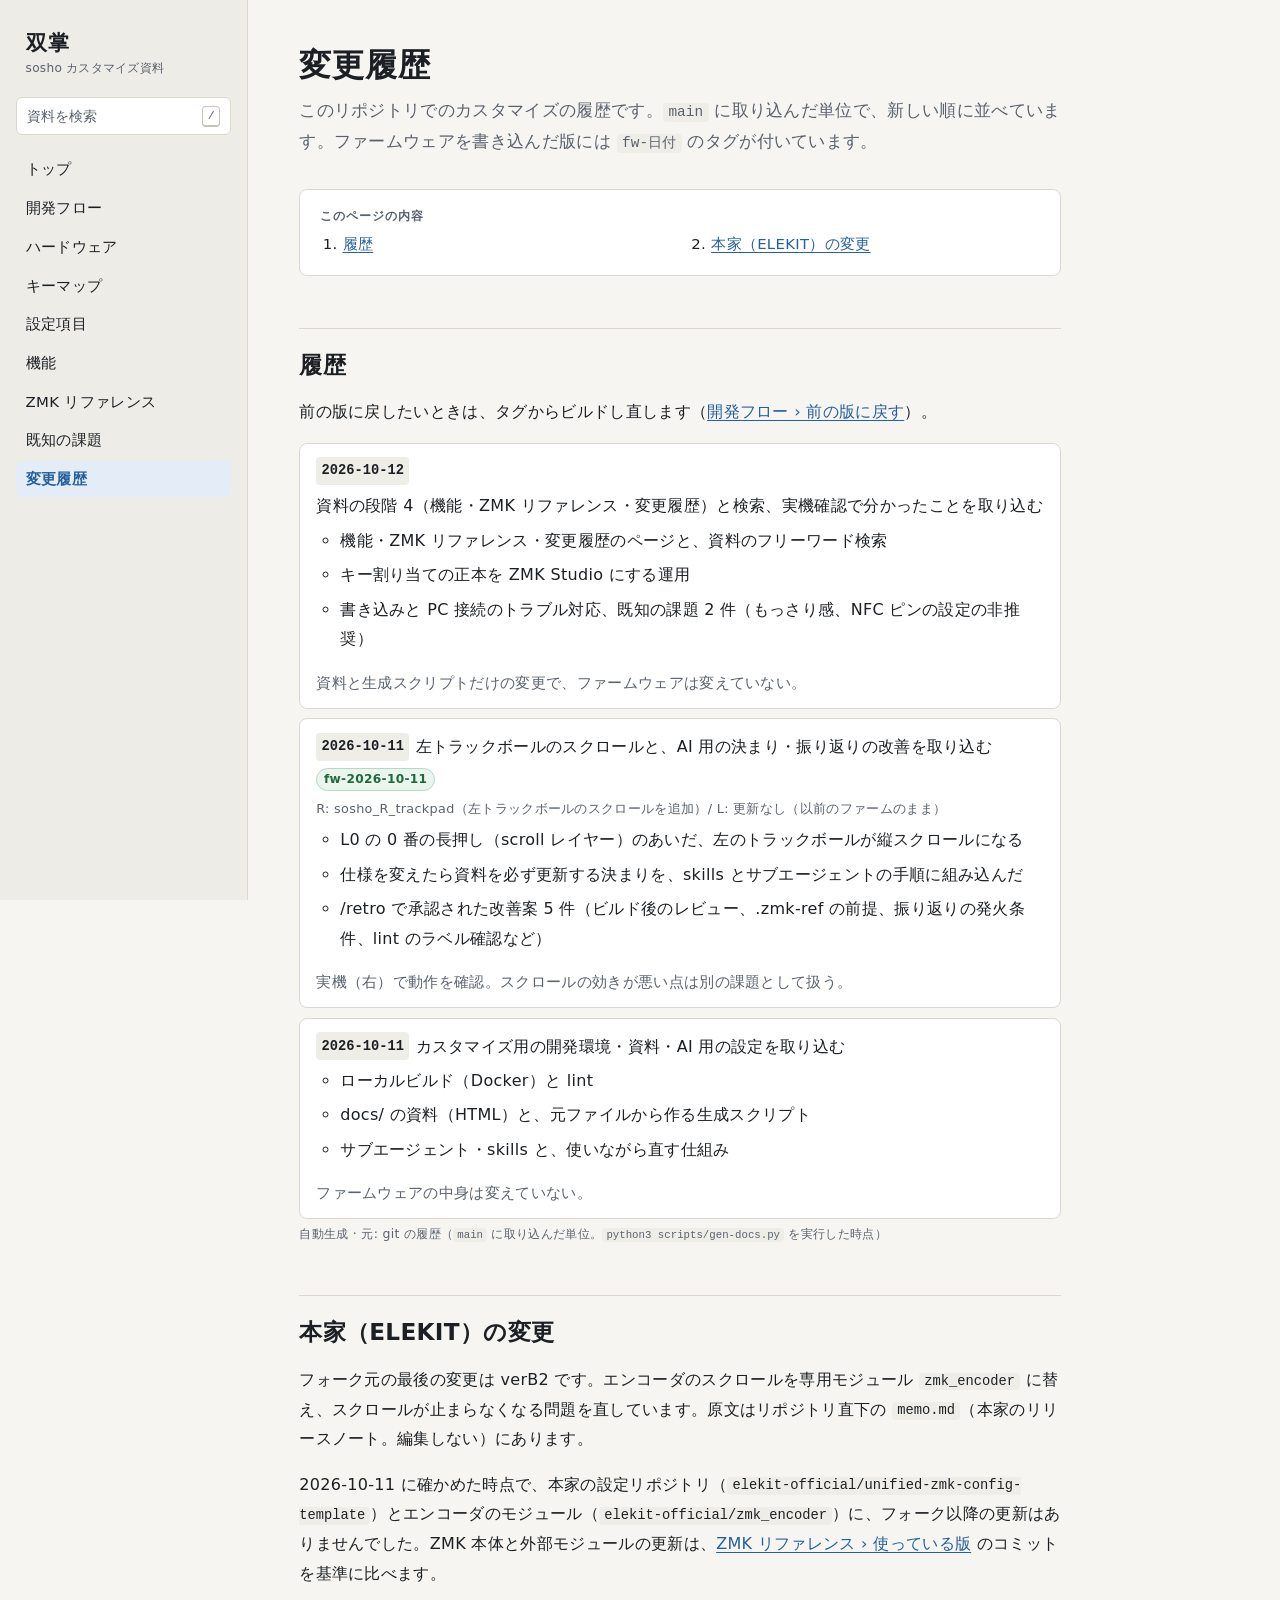
==== docs/changelog.html @ f40c9f2b "土台固め: ZMK を最新にして左右の版をそろえ、west.yml を動作確認用のコミットに固定 - ZMK 本体を 6e2ef41 → 4dd95d7 に更新。分割の入力（左のトラックボールの動き）" ====
<!doctype html>
<html lang="ja">
<head>
<meta charset="utf-8">
<meta name="viewport" content="width=device-width, initial-scale=1">
<title>変更履歴 — 双掌 (sosho) カスタマイズ資料</title>
<meta name="description" content="カスタマイズの履歴と、書き込んだ版">
<link rel="stylesheet" href="assets/style.css">
</head>
<body>
<div class="layout">
<!-- gen:nav -->
<nav class="site-nav" aria-label="資料の目次">
<a class="brand" href="index.html">双掌<span>sosho カスタマイズ資料</span></a>
<button class="search-open" type="button" data-search-open>資料を検索<kbd>/</kbd></button>
<ul>
<li><a href="index.html">トップ</a></li>
<li><a href="workflow.html">開発フロー</a></li>
<li><a href="hardware.html">ハードウェア</a></li>
<li><a href="keymap.html">キーマップ</a></li>
<li><a href="settings.html">設定項目</a></li>
<li><a href="features.html">機能</a></li>
<li><a href="zmk-reference.html">ZMK リファレンス</a></li>
<li><a href="known-issues.html">既知の課題</a></li>
<li><a href="changelog.html" aria-current="page">変更履歴</a></li>
</ul>
</nav>
<script src="assets/search-index.js" defer></script>
<script src="assets/search.js" defer></script>
<!-- /gen:nav -->
<main>
<header class="page-head">
<h1>変更履歴</h1>
<p class="lead">このリポジトリでのカスタマイズの履歴です。<code>main</code> に取り込んだ単位で、新しい順に並べています。ファームウェアを書き込んだ版には <code>fw-日付</code> のタグが付いています。</p>
</header>

<!-- gen:toc -->
<nav class="toc" aria-label="このページの目次">
<p>このページの内容</p>
<ol>
<li><a href="#history">履歴</a></li>
<li><a href="#upstream">本家（ELEKIT）の変更</a></li>
</ol>
</nav>
<!-- /gen:toc -->

<section>
<h2 id="history">履歴</h2>
<p>前の版に戻したいときは、タグからビルドし直します（<a href="workflow.html#rollback">開発フロー › 前の版に戻す</a>）。</p>
<!-- gen:changelog -->
<div class="gen">
<ul class="item-list history">
<li><p class="item-head"><code>2026-10-12</code> 資料の段階 4（機能・ZMK リファレンス・変更履歴）と検索、実機確認で分かったことを取り込む</p>
<ul>
<li>機能・ZMK リファレンス・変更履歴のページと、資料のフリーワード検索</li>
<li>キー割り当ての正本を ZMK Studio にする運用</li>
<li>書き込みと PC 接続のトラブル対応、既知の課題 2 件（もっさり感、NFC ピンの設定の非推奨）</li>
</ul>
<p>資料と生成スクリプトだけの変更で、ファームウェアは変えていない。</p>
</li>
<li><p class="item-head"><code>2026-10-11</code> 左トラックボールのスクロールと、AI 用の決まり・振り返りの改善を取り込む <span class="badge ok">fw-2026-10-11</span> <small>R: sosho_R_trackpad（左トラックボールのスクロールを追加）/ L: 更新なし（以前のファームのまま）</small></p>
<ul>
<li>L0 の 0 番の長押し（scroll レイヤー）のあいだ、左のトラックボールが縦スクロールになる</li>
<li>仕様を変えたら資料を必ず更新する決まりを、skills とサブエージェントの手順に組み込んだ</li>
<li>/retro で承認された改善案 5 件（ビルド後のレビュー、.zmk-ref の前提、振り返りの発火条件、lint のラベル確認など）</li>
</ul>
<p>実機（右）で動作を確認。スクロールの効きが悪い点は別の課題として扱う。</p>
</li>
<li><p class="item-head"><code>2026-10-11</code> カスタマイズ用の開発環境・資料・AI 用の設定を取り込む</p>
<ul>
<li>ローカルビルド（Docker）と lint</li>
<li>docs/ の資料（HTML）と、元ファイルから作る生成スクリプト</li>
<li>サブエージェント・skills と、使いながら直す仕組み</li>
</ul>
<p>ファームウェアの中身は変えていない。</p>
</li>
</ul>
<p class="gen-note">自動生成 · 元: git の履歴（<code>main</code> に取り込んだ単位。<code>python3 scripts/gen-docs.py</code> を実行した時点）</p>
</div>
<!-- /gen:changelog -->
</section>

<section>
<h2 id="upstream">本家（ELEKIT）の変更</h2>
<p>フォーク元の最後の変更は verB2 です。エンコーダのスクロールを専用モジュール <code>zmk_encoder</code> に替え、スクロールが止まらなくなる問題を直しています。原文はリポジトリ直下の <code>memo.md</code>（本家のリリースノート。編集しない）にあります。</p>
<p>2026-10-11 に確かめた時点で、本家の設定リポジトリ（<code>elekit-official/unified-zmk-config-template</code>）とエンコーダのモジュール（<code>elekit-official/zmk_encoder</code>）に、フォーク以降の更新はありませんでした。ZMK 本体と外部モジュールの更新は、<a href="zmk-reference.html#versions">ZMK リファレンス › 使っている版</a> のコミットを基準に比べます。</p>
</section>
</main>
</div>
</body>
</html>
---- docs/assets/style.css ----
/* 双掌 (sosho) 資料の共通スタイル。
   外部フォントやスクリプトに依存しない（file:// で開いても同じ見た目になる）。
   色はすべて :root のトークンで持ち、ダークモードはトークンだけを差し替える。 */

:root {
  color-scheme: light;
  --bg: #f6f5f2;
  --surface: #ffffff;
  --surface-2: #eeece7;
  --text: #1c2024;
  --muted: #5a626e;
  --border: #dcd8cf;
  --accent: #245f9e;
  --accent-soft: #e4edf7;
  --note-fg: #1d5592;
  --note-bg: #ebf3fb;
  --note-bd: #b8d0ea;
  --tip-fg: #1f6a3d;
  --tip-bg: #eaf5ee;
  --tip-bd: #b3d9c1;
  --warn-fg: #8a4a00;
  --warn-bg: #fcf2df;
  --warn-bd: #ebcf98;
  --code-bg: #efede8;
  --kbd-bd: #c9c3b8;
  --font-sans: -apple-system, BlinkMacSystemFont, "Hiragino Sans", "Hiragino Kaku Gothic ProN",
    "Noto Sans JP", "Yu Gothic UI", Meiryo, system-ui, sans-serif;
  --font-mono: ui-monospace, "SF Mono", Menlo, Consolas, "Noto Sans Mono", monospace;
  --radius: 8px;
  --nav-w: 15.5rem;
}

@media (prefers-color-scheme: dark) {
  :root {
    color-scheme: dark;
    --bg: #141619;
    --surface: #1b1e22;
    --surface-2: #23272c;
    --text: #e3e5e8;
    --muted: #9ea6b1;
    --border: #343940;
    --accent: #7cb0e9;
    --accent-soft: #1d2b3b;
    --note-fg: #9cc5f1;
    --note-bg: #182433;
    --note-bd: #2b4560;
    --tip-fg: #8ed1a7;
    --tip-bg: #15281d;
    --tip-bd: #284a35;
    --warn-fg: #efc27c;
    --warn-bg: #2a2213;
    --warn-bd: #564421;
    --code-bg: #23272c;
    --kbd-bd: #4a5058;
  }
}

/* ------------------------------------------------------------ 基本 */

*,
*::before,
*::after {
  box-sizing: border-box;
}

html {
  -webkit-text-size-adjust: 100%;
  scroll-padding-top: 1rem;
}

body {
  margin: 0;
  background: var(--bg);
  color: var(--text);
  font-family: var(--font-sans);
  font-size: 16px;
  line-height: 1.85;
  letter-spacing: 0.02em;
}

h1,
h2,
h3,
h4 {
  font-feature-settings: "palt";
  word-break: auto-phrase;
}

h2 {
  margin: 3.25rem 0 1rem;
  padding-top: 1.25rem;
  border-top: 1px solid var(--border);
  font-size: 1.45rem;
  line-height: 1.4;
}

h3 {
  margin: 2.25rem 0 0.75rem;
  font-size: 1.12rem;
  line-height: 1.5;
}

h4 {
  margin: 1.75rem 0 0.5rem;
  font-size: 1rem;
}

p,
ul,
ol,
dl {
  margin: 0 0 1rem;
}

ul,
ol {
  padding-left: 1.5rem;
}

li + li {
  margin-top: 0.3rem;
}

a {
  color: var(--accent);
  text-decoration-thickness: 1px;
  text-underline-offset: 0.2em;
}

/* ------------------------------------------------------------ 骨組み */

.layout {
  display: grid;
  grid-template-columns: var(--nav-w) minmax(0, 1fr);
  min-height: 100vh;
}

.site-nav {
  position: sticky;
  top: 0;
  height: 100vh;
  overflow-y: auto;
  padding: 1.75rem 1rem 2rem;
  background: var(--surface-2);
  border-right: 1px solid var(--border);
  font-size: 0.93rem;
  line-height: 1.5;
}

.site-nav .brand {
  display: block;
  padding: 0 0.6rem 1.25rem;
  color: var(--text);
  font-size: 1.3rem;
  font-weight: 700;
  letter-spacing: 0.08em;
  text-decoration: none;
}

.site-nav .brand span {
  display: block;
  color: var(--muted);
  font-size: 0.76rem;
  font-weight: 500;
  letter-spacing: 0.02em;
}

.site-nav ul {
  margin: 0;
  padding: 0;
  list-style: none;
}

.site-nav li + li {
  margin-top: 2px;
}

.site-nav a,
.site-nav .nav-todo {
  display: block;
  padding: 0.45rem 0.6rem;
  border-radius: 6px;
  color: var(--text);
  text-decoration: none;
}

.site-nav a:hover {
  background: var(--surface);
}

.site-nav a[aria-current="page"] {
  background: var(--accent-soft);
  color: var(--accent);
  font-weight: 600;
}

.site-nav .nav-todo {
  color: var(--muted);
}

small {
  color: var(--muted);
  font-size: 0.8em;
}

/* 小さな札（「準備中」やピンの D 番号など） */
.site-nav small,
.cards small,
.tag {
  margin-left: 0.4em;
  padding: 0 0.45em;
  border: 1px solid var(--border);
  border-radius: 999px;
  color: var(--muted);
  font-size: 0.72rem;
  font-weight: 500;
  white-space: nowrap;
}

td .note {
  display: block;
  margin-top: 0.15rem;
  color: var(--muted);
  font-size: 0.85em;
  line-height: 1.55;
}

main {
  width: 100%;
  max-width: 54rem;
  padding: 2.75rem clamp(1rem, 4vw, 3.5rem) 6rem;
}

.page-head {
  margin-bottom: 2rem;
}

.page-head h1 {
  margin: 0 0 0.5rem;
  font-size: 2rem;
  line-height: 1.35;
  letter-spacing: 0.03em;
}

.lead {
  margin: 0;
  color: var(--muted);
  font-size: 1.05rem;
}

/* ------------------------------------------------------------ ページ内目次 */

.toc {
  margin: 0 0 2.5rem;
  padding: 1rem 1.25rem;
  background: var(--surface);
  border: 1px solid var(--border);
  border-radius: var(--radius);
  font-size: 0.93rem;
  line-height: 1.6;
}

.toc p {
  margin: 0 0 0.4rem;
  color: var(--muted);
  font-size: 0.78rem;
  font-weight: 700;
  letter-spacing: 0.08em;
}

.toc ol {
  margin: 0;
  padding-left: 1.4rem;
}

@media (min-width: 64rem) {
  .toc ol {
    columns: 2;
    column-gap: 2.5rem;
  }

  .toc li {
    break-inside: avoid;
  }
}

/* ------------------------------------------------------------ コード */

code,
kbd,
pre {
  font-family: var(--font-mono);
  letter-spacing: 0;
}

code {
  padding: 0.1em 0.38em;
  background: var(--code-bg);
  border-radius: 4px;
  font-size: 0.86em;
  overflow-wrap: anywhere;
}

pre {
  margin: 0 0 1.25rem;
  padding: 0.85rem 1.1rem;
  overflow-x: auto;
  background: var(--code-bg);
  border: 1px solid var(--border);
  border-radius: var(--radius);
  font-size: 0.86rem;
  line-height: 1.65;
}

pre code {
  padding: 0;
  background: none;
  font-size: inherit;
  overflow-wrap: normal;
}

kbd {
  display: inline-block;
  min-width: 1.6em;
  padding: 0 0.4em;
  background: var(--surface);
  border: 1px solid var(--kbd-bd);
  border-bottom-width: 2px;
  border-radius: 4px;
  font-size: 0.82em;
  line-height: 1.6;
  text-align: center;
}

/* ------------------------------------------------------------ 表 */

.table-wrap {
  margin: 0 0 1.25rem;
  overflow-x: auto;
  background: var(--surface);
  border: 1px solid var(--border);
  border-radius: var(--radius);
}

table {
  width: 100%;
  border-collapse: collapse;
  font-size: 0.92rem;
  line-height: 1.6;
}

th,
td {
  padding: 0.55rem 0.85rem;
  border-bottom: 1px solid var(--border);
  text-align: left;
  vertical-align: top;
  word-break: auto-phrase; /* 短い日本語を文節の途中で折らない */
  min-width: 5.5em; /* 狭い画面で列が 1〜2 文字幅に潰れないよう、収まらなければ横スクロールさせる */
}

th {
  background: var(--surface-2);
  font-weight: 600;
  white-space: nowrap;
}

tbody tr:last-child td {
  border-bottom: 0;
}

td code {
  overflow-wrap: normal; /* 空白でだけ折り返し、パスやオプションの途中では折らない */
}

/* ------------------------------------------------------------ 説明の長い一覧（表より読みやすいもの） */

.item-list {
  display: grid;
  gap: 0.6rem;
  margin: 0 0 0.35rem;
  padding: 0;
  list-style: none;
}

.item-list > li {
  margin: 0;
  padding: 0.8rem 1rem;
  background: var(--surface);
  border: 1px solid var(--border);
  border-radius: var(--radius);
}

.item-list .item-head {
  display: flex;
  flex-wrap: wrap;
  align-items: center;
  gap: 0.4rem;
  margin: 0 0 0.3rem;
}

.item-list .item-head code {
  font-weight: 600;
}

.item-list > li > p:last-child {
  margin: 0;
  color: var(--muted);
  font-size: 0.92rem;
  line-height: 1.7;
}

/* ------------------------------------------------------------ 自動生成ブロック */

.gen {
  margin: 0 0 1.5rem;
}

.gen .table-wrap {
  margin-bottom: 0.35rem;
}

.gen-note {
  margin: 0;
  color: var(--muted);
  font-size: 0.78rem;
  line-height: 1.5;
}

/* ------------------------------------------------------------ 注記・ラベル */

.callout {
  margin: 1.25rem 0;
  padding: 0.85rem 1.1rem;
  border: 1px solid;
  border-left-width: 4px;
  border-radius: var(--radius);
}

.callout > :last-child {
  margin-bottom: 0;
}

.callout.note {
  background: var(--note-bg);
  border-color: var(--note-bd);
  border-left-color: var(--note-fg);
}

.callout.tip {
  background: var(--tip-bg);
  border-color: var(--tip-bd);
  border-left-color: var(--tip-fg);
}

.callout.warn {
  background: var(--warn-bg);
  border-color: var(--warn-bd);
  border-left-color: var(--warn-fg);
}

.callout.note strong:first-child {
  color: var(--note-fg);
}

.callout.tip strong:first-child {
  color: var(--tip-fg);
}

.callout.warn strong:first-child {
  color: var(--warn-fg);
}

.badge {
  display: inline-block;
  padding: 0 0.55em;
  background: var(--surface-2);
  border: 1px solid var(--border);
  border-radius: 999px;
  color: var(--muted);
  font-size: 0.76rem;
  font-weight: 600;
  line-height: 1.7;
  white-space: nowrap;
  vertical-align: 0.1em;
}

.badge.ok {
  background: var(--tip-bg);
  border-color: var(--tip-bd);
  color: var(--tip-fg);
}

.badge.build,
.badge.warn {
  background: var(--warn-bg);
  border-color: var(--warn-bd);
  color: var(--warn-fg);
}

/* ------------------------------------------------------------ 手順 */

ol.steps {
  padding: 0;
  list-style: none;
  counter-reset: step;
}

ol.steps > li {
  position: relative;
  margin: 0 0 1.1rem;
  padding-left: 2.6rem;
  counter-increment: step;
}

ol.steps > li::before {
  content: counter(step);
  position: absolute;
  top: 0.2rem;
  left: 0;
  display: grid;
  width: 1.75rem;
  height: 1.75rem;
  place-items: center;
  background: var(--accent);
  border-radius: 50%;
  color: var(--surface);
  font-size: 0.85rem;
  font-weight: 700;
  line-height: 1;
}

ol.steps > li > p {
  margin-bottom: 0.4rem;
}

ol.steps > li > :last-child {
  margin-bottom: 0;
}

/* ------------------------------------------------------------ トップページ */

.cards {
  display: grid;
  grid-template-columns: repeat(auto-fill, minmax(15rem, 1fr));
  gap: 0.85rem;
  margin: 0 0 1.5rem;
  padding: 0;
  list-style: none;
}

.cards li {
  margin: 0;
}

.cards a,
.cards .todo {
  display: block;
  height: 100%;
  padding: 0.95rem 1.1rem;
  background: var(--surface);
  border: 1px solid var(--border);
  border-radius: var(--radius);
  color: inherit;
  line-height: 1.6;
  text-decoration: none;
}

.cards a:hover {
  border-color: var(--accent);
}

.cards strong {
  display: block;
  margin-bottom: 0.2rem;
  color: var(--accent);
}

.cards span {
  display: block;
  color: var(--muted);
  font-size: 0.9rem;
}

.cards .todo {
  background: transparent;
  border-style: dashed;
}

.cards .todo strong {
  color: var(--muted);
}

dl.facts {
  display: grid;
  grid-template-columns: max-content minmax(0, 1fr);
  gap: 0.45rem 1.25rem;
  padding: 1rem 1.25rem;
  background: var(--surface);
  border: 1px solid var(--border);
  border-radius: var(--radius);
}

dl.facts dt {
  color: var(--muted);
  font-weight: 600;
}

dl.facts dd {
  margin: 0;
}

/* ------------------------------------------------------------ 表の行の状態 */

tr.dim td {
  color: var(--muted);
}

tr.group td {
  padding-top: 0.35rem;
  padding-bottom: 0.35rem;
  background: var(--surface-2);
  font-size: 0.85rem;
}

tr.diff td:first-child {
  box-shadow: inset 3px 0 0 var(--warn-fg);
}

/* ------------------------------------------------------------ キーボード図 */

.kb-scroll {
  margin: 0 0 0.75rem;
  padding-bottom: 2px;
  overflow-x: auto;
}

.kb {
  position: relative;
  min-width: 38rem;
  container-type: inline-size;
}

.key {
  position: absolute;
  display: flex;
  flex-direction: column;
  align-items: center;
  justify-content: center;
  line-height: 1.15;
  text-align: center;
}

/* キートップは擬似要素で描く（位置の箱の内側に少し余白を取る） */
.key::before {
  content: "";
  position: absolute;
  inset: 0.3cqw;
  background: var(--surface);
  border: 1px solid var(--kbd-bd);
  border-radius: 0.7cqw;
  box-shadow: 0 1px 0 var(--kbd-bd);
}

.key > span {
  position: relative;
}

.key .pos {
  position: absolute;
  top: 0.75cqw;
  left: 1.05cqw;
  color: var(--muted);
  font-size: clamp(7px, 0.85cqw, 10px);
  line-height: 1;
}

.key .main {
  padding: 0 0.5cqw;
  font-size: clamp(9px, 1.45cqw, 15px);
  font-weight: 600;
  overflow-wrap: anywhere;
  word-break: auto-phrase;
}

.key .sub {
  margin-top: 0.25cqw;
  padding: 0 0.5cqw;
  color: var(--muted);
  font-size: clamp(7px, 0.95cqw, 11px);
}

.key.trans::before {
  background: transparent;
  border-style: dashed;
  box-shadow: none;
}

.key.trans .main {
  color: var(--muted);
  font-weight: 400;
  opacity: 0.6;
}

.key.none .main {
  color: var(--muted);
}

.key.layer::before {
  background: var(--accent-soft);
  border-color: var(--accent);
}

.key.layer .main {
  color: var(--accent);
}

.key.system::before {
  background: var(--warn-bg);
  border-color: var(--warn-bd);
}

.key.mouse::before {
  background: var(--tip-bg);
  border-color: var(--tip-bd);
}

.key.positions .main {
  font-size: clamp(11px, 2cqw, 20px);
}

.key.positions .sub {
  font-size: clamp(8px, 1.1cqw, 12px);
}

.key.positions .pos {
  display: none;
}

.legend {
  display: flex;
  flex-wrap: wrap;
  gap: 0.4rem 1.25rem;
  margin: 0 0 1.25rem;
  padding: 0;
  color: var(--muted);
  font-size: 0.88rem;
  list-style: none;
}

.legend li {
  display: flex;
  align-items: center;
  gap: 0.4rem;
  margin: 0;
}

.swatch {
  display: inline-block;
  width: 1.1rem;
  height: 1.1rem;
  background: var(--surface);
  border: 1px solid var(--kbd-bd);
  border-radius: 4px;
}

.swatch.layer {
  background: var(--accent-soft);
  border-color: var(--accent);
}

.swatch.system {
  background: var(--warn-bg);
  border-color: var(--warn-bd);
}

.swatch.mouse {
  background: var(--tip-bg);
  border-color: var(--tip-bd);
}

.swatch.trans {
  background: transparent;
  border-style: dashed;
}

section.layer {
  margin: 0 0 2.25rem;
}

section.layer h3 {
  margin: 1.75rem 0 0.2rem;
}

.layer-how {
  margin: 0 0 0.6rem;
  color: var(--muted);
  font-size: 0.9rem;
}

.sensors {
  font-size: 0.92rem;
}

p.sensors {
  color: var(--muted);
}

details {
  margin: 0.25rem 0 0.5rem;
}

summary {
  color: var(--accent);
  font-size: 0.9rem;
  cursor: pointer;
}

details pre {
  margin-top: 0.5rem;
}

.issue-status {
  margin: -0.4rem 0 1rem;
  font-size: 0.92rem;
}

/* ------------------------------------------------------------ 検索 */

.search-open {
  display: flex;
  align-items: center;
  justify-content: space-between;
  width: 100%;
  margin: 0 0 1rem;
  padding: 0.45rem 0.6rem;
  background: var(--surface);
  border: 1px solid var(--border);
  border-radius: 6px;
  color: var(--muted);
  font: inherit;
  font-size: 0.88rem;
  cursor: pointer;
}

.search-open:hover {
  border-color: var(--accent);
}

.search-dialog {
  width: min(42rem, calc(100vw - 2rem));
  max-height: min(36rem, calc(100vh - 4rem));
  margin-top: 8vh;
  padding: 0;
  overflow: hidden;
  background: var(--surface);
  border: 1px solid var(--border);
  border-radius: var(--radius);
  box-shadow: 0 12px 40px rgba(0, 0, 0, 0.25);
  color: var(--text);
}

.search-dialog[open] {
  display: flex;
  flex-direction: column;
}

.search-dialog::backdrop {
  background: rgba(0, 0, 0, 0.35);
}

.search-dialog input {
  width: 100%;
  padding: 0.9rem 1rem;
  background: transparent;
  border: 0;
  border-bottom: 1px solid var(--border);
  outline: none;
  color: inherit;
  font: inherit;
  font-size: 1rem;
}

.search-results {
  flex: 1;
  margin: 0;
  padding: 0.4rem;
  overflow-y: auto;
  list-style: none;
}

.search-results li {
  margin: 0;
}

.search-results a {
  display: block;
  padding: 0.55rem 0.7rem;
  border-radius: 6px;
  color: inherit;
  line-height: 1.55;
  text-decoration: none;
}

.search-results a:hover,
.search-results a[aria-selected="true"] {
  background: var(--accent-soft);
}

.sr-where {
  display: block;
  color: var(--accent);
  font-size: 0.88rem;
  font-weight: 600;
}

.sr-snippet {
  display: block;
  color: var(--muted);
  font-size: 0.84rem;
}

.search-results mark {
  padding: 0 0.1em;
  background: var(--warn-bg);
  border-radius: 2px;
  color: var(--text);
}

.search-empty {
  padding: 0.9rem 0.7rem;
  color: var(--muted);
  font-size: 0.9rem;
}

/* ------------------------------------------------------------ 狭い画面 */

@media (max-width: 52rem) {
  .layout {
    display: block;
  }

  .site-nav {
    position: static;
    height: auto;
    padding: 0.9rem 1rem;
    border-right: 0;
    border-bottom: 1px solid var(--border);
  }

  .site-nav .brand {
    padding: 0 0 0.5rem;
  }

  .site-nav .brand span {
    display: inline;
    margin-left: 0.6em;
  }

  .site-nav ul {
    display: flex;
    flex-wrap: wrap;
    gap: 0.25rem;
  }

  .site-nav li + li {
    margin-top: 0;
  }

  .site-nav a {
    padding: 0.2rem 0.6rem;
  }

  .site-nav li:has(.nav-todo) {
    display: none;
  }

  main {
    padding: 1.75rem 1rem 4rem;
  }

  .page-head h1 {
    font-size: 1.6rem;
  }

  dl.facts {
    grid-template-columns: 1fr;
    gap: 0;
  }

  dl.facts dd + dt {
    margin-top: 0.6rem;
  }
}

@media print {
  .site-nav,
  .toc {
    display: none;
  }

  .layout {
    display: block;
  }
}
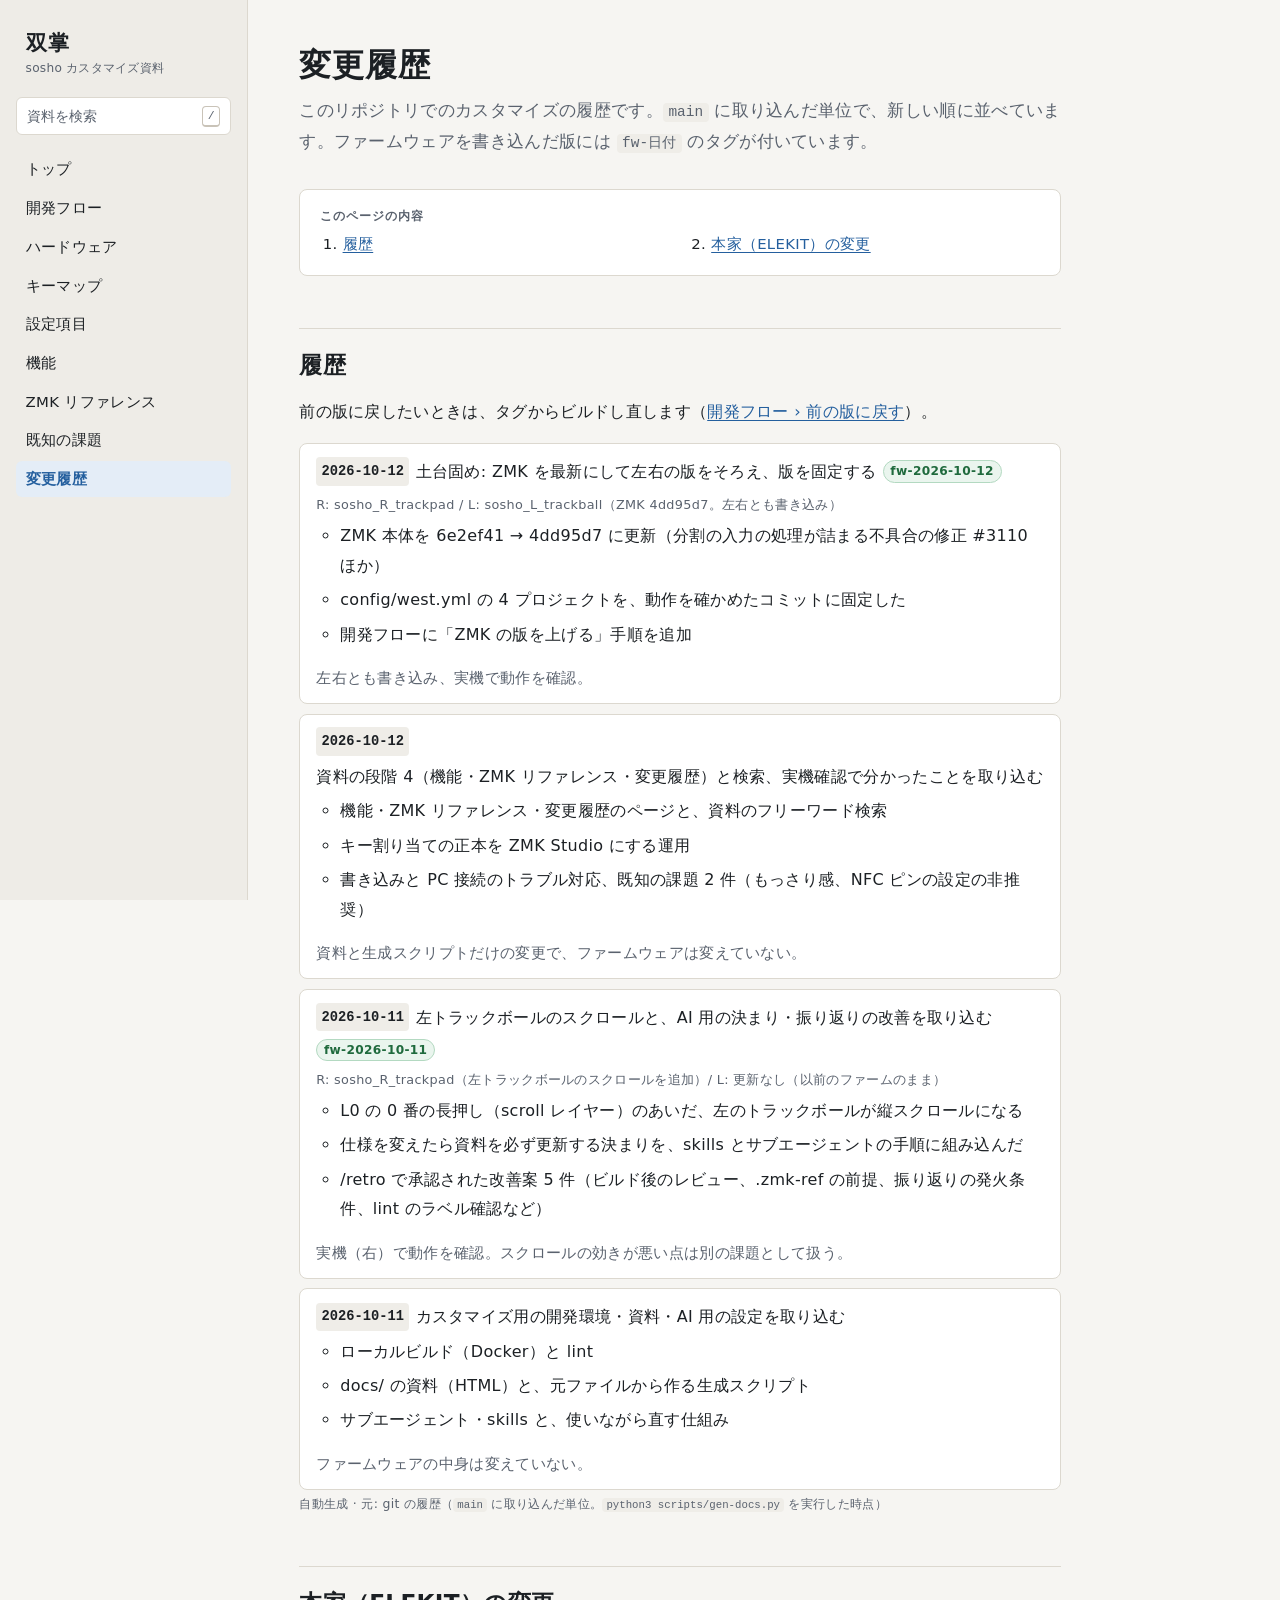
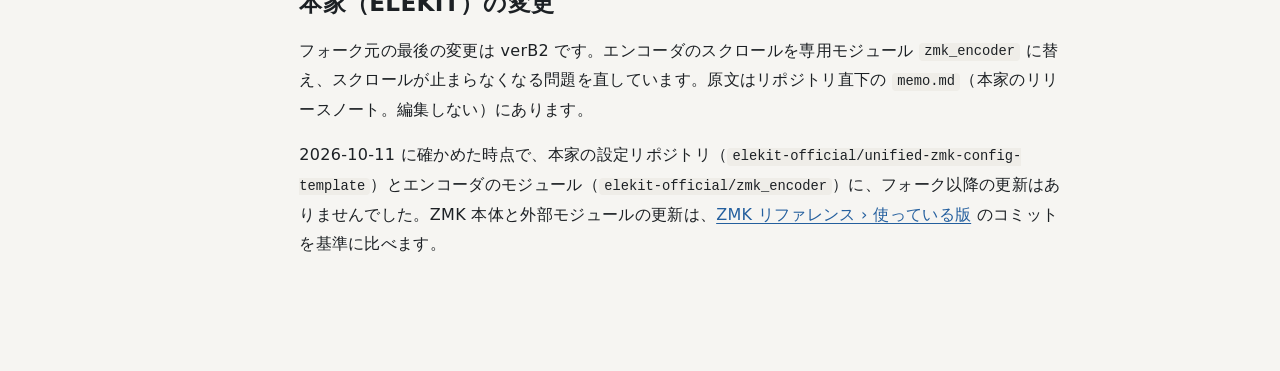
==== commit f5375756: "土台固め: ZMK を最新にして左右の版をそろえ、版を固定する - ZMK 本体を 6e2ef41 → 4dd95d7 に更新（分割の入力の処理が詰まる不具合の修正 #3110 ほか） - confi" ====
--- a/docs/changelog.html
+++ b/docs/changelog.html
@@ -50,6 +50,14 @@
 <!-- gen:changelog -->
 <div class="gen">
 <ul class="item-list history">
+<li><p class="item-head"><code>2026-10-12</code> 土台固め: ZMK を最新にして左右の版をそろえ、版を固定する <span class="badge ok">fw-2026-10-12</span> <small>R: sosho_R_trackpad / L: sosho_L_trackball（ZMK 4dd95d7。左右とも書き込み）</small></p>
+<ul>
+<li>ZMK 本体を 6e2ef41 → 4dd95d7 に更新（分割の入力の処理が詰まる不具合の修正 #3110 ほか）</li>
+<li>config/west.yml の 4 プロジェクトを、動作を確かめたコミットに固定した</li>
+<li>開発フローに「ZMK の版を上げる」手順を追加</li>
+</ul>
+<p>左右とも書き込み、実機で動作を確認。</p>
+</li>
 <li><p class="item-head"><code>2026-10-12</code> 資料の段階 4（機能・ZMK リファレンス・変更履歴）と検索、実機確認で分かったことを取り込む</p>
 <ul>
 <li>機能・ZMK リファレンス・変更履歴のページと、資料のフリーワード検索</li>
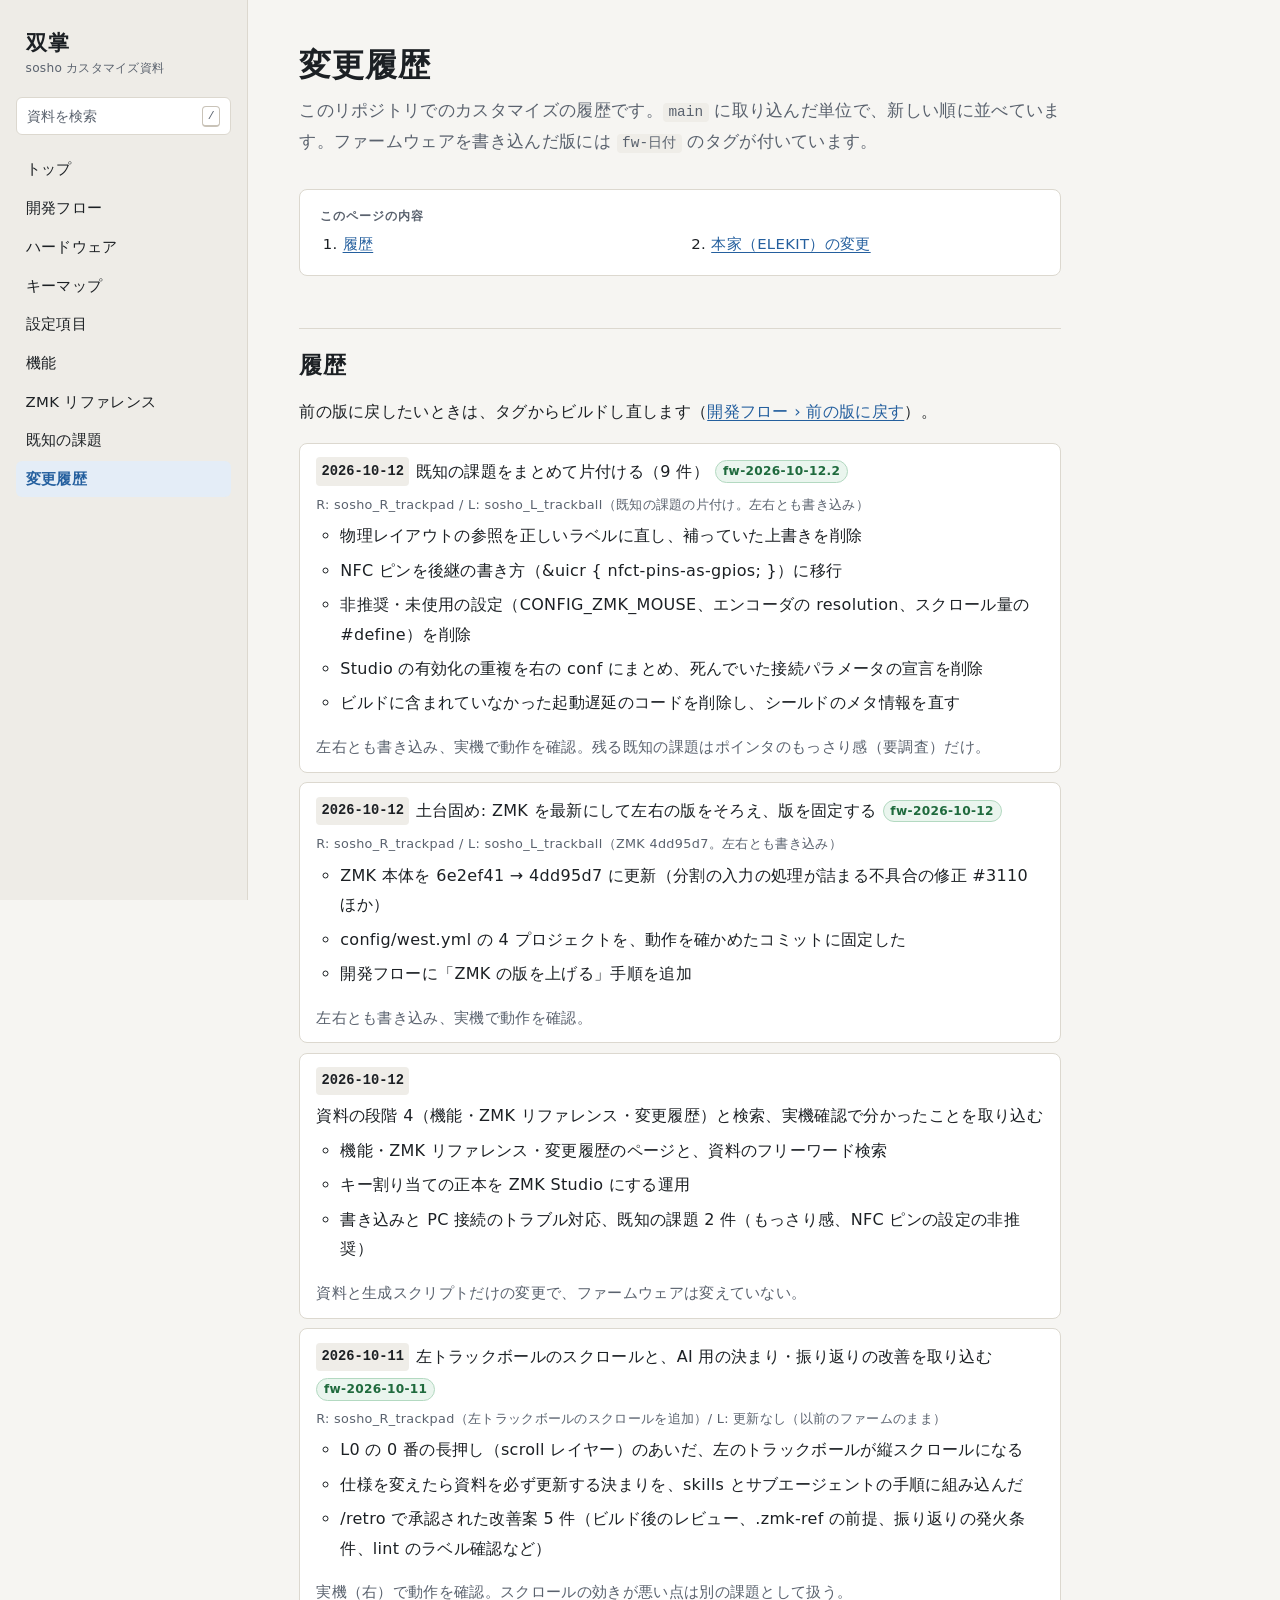
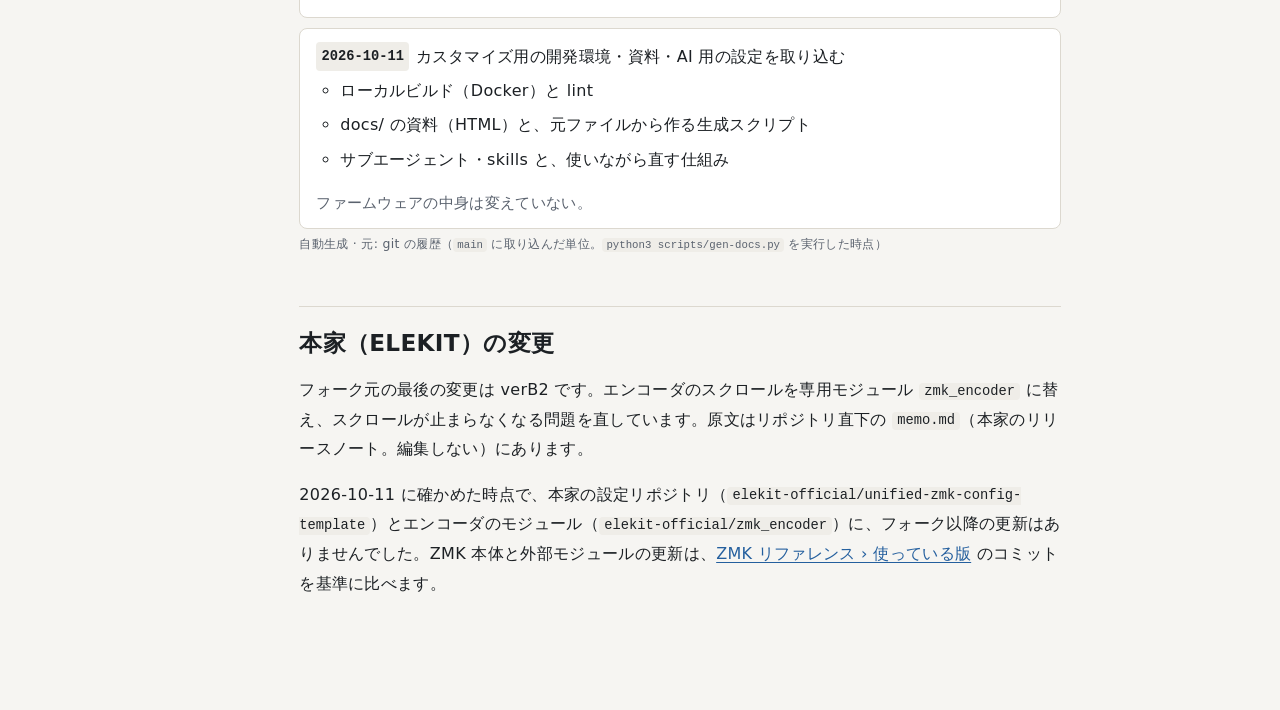
==== commit f07d3e14: "既知の課題をまとめて片付ける（9 件） - 物理レイアウトの参照を正しいラベルに直し、補っていた上書きを削除 - NFC ピンを後継の書き方（&uicr { nfct-pins-as-gpios; }" ====
--- a/docs/changelog.html
+++ b/docs/changelog.html
@@ -50,6 +50,16 @@
 <!-- gen:changelog -->
 <div class="gen">
 <ul class="item-list history">
+<li><p class="item-head"><code>2026-10-12</code> 既知の課題をまとめて片付ける（9 件） <span class="badge ok">fw-2026-10-12.2</span> <small>R: sosho_R_trackpad / L: sosho_L_trackball（既知の課題の片付け。左右とも書き込み）</small></p>
+<ul>
+<li>物理レイアウトの参照を正しいラベルに直し、補っていた上書きを削除</li>
+<li>NFC ピンを後継の書き方（&amp;uicr { nfct-pins-as-gpios; }）に移行</li>
+<li>非推奨・未使用の設定（CONFIG_ZMK_MOUSE、エンコーダの resolution、スクロール量の #define）を削除</li>
+<li>Studio の有効化の重複を右の conf にまとめ、死んでいた接続パラメータの宣言を削除</li>
+<li>ビルドに含まれていなかった起動遅延のコードを削除し、シールドのメタ情報を直す</li>
+</ul>
+<p>左右とも書き込み、実機で動作を確認。残る既知の課題はポインタのもっさり感（要調査）だけ。</p>
+</li>
 <li><p class="item-head"><code>2026-10-12</code> 土台固め: ZMK を最新にして左右の版をそろえ、版を固定する <span class="badge ok">fw-2026-10-12</span> <small>R: sosho_R_trackpad / L: sosho_L_trackball（ZMK 4dd95d7。左右とも書き込み）</small></p>
 <ul>
 <li>ZMK 本体を 6e2ef41 → 4dd95d7 に更新（分割の入力の処理が詰まる不具合の修正 #3110 ほか）</li>
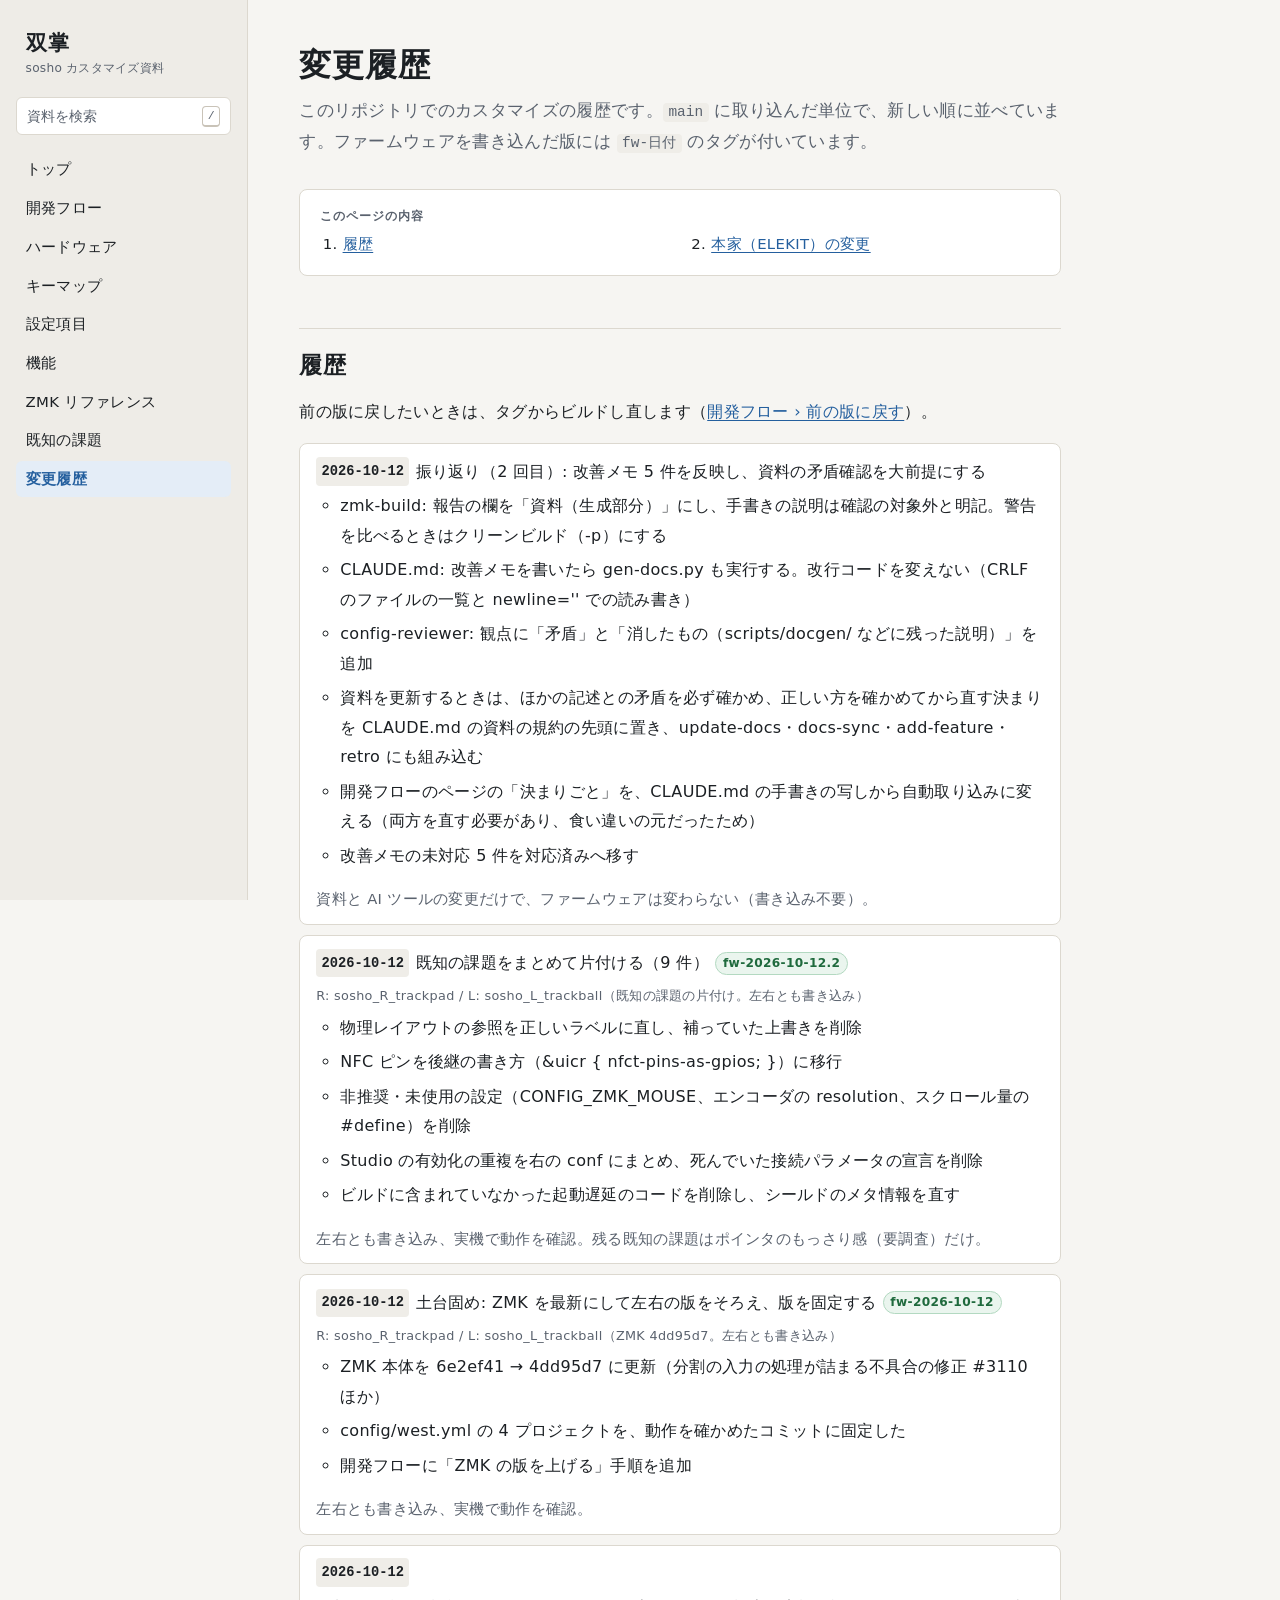
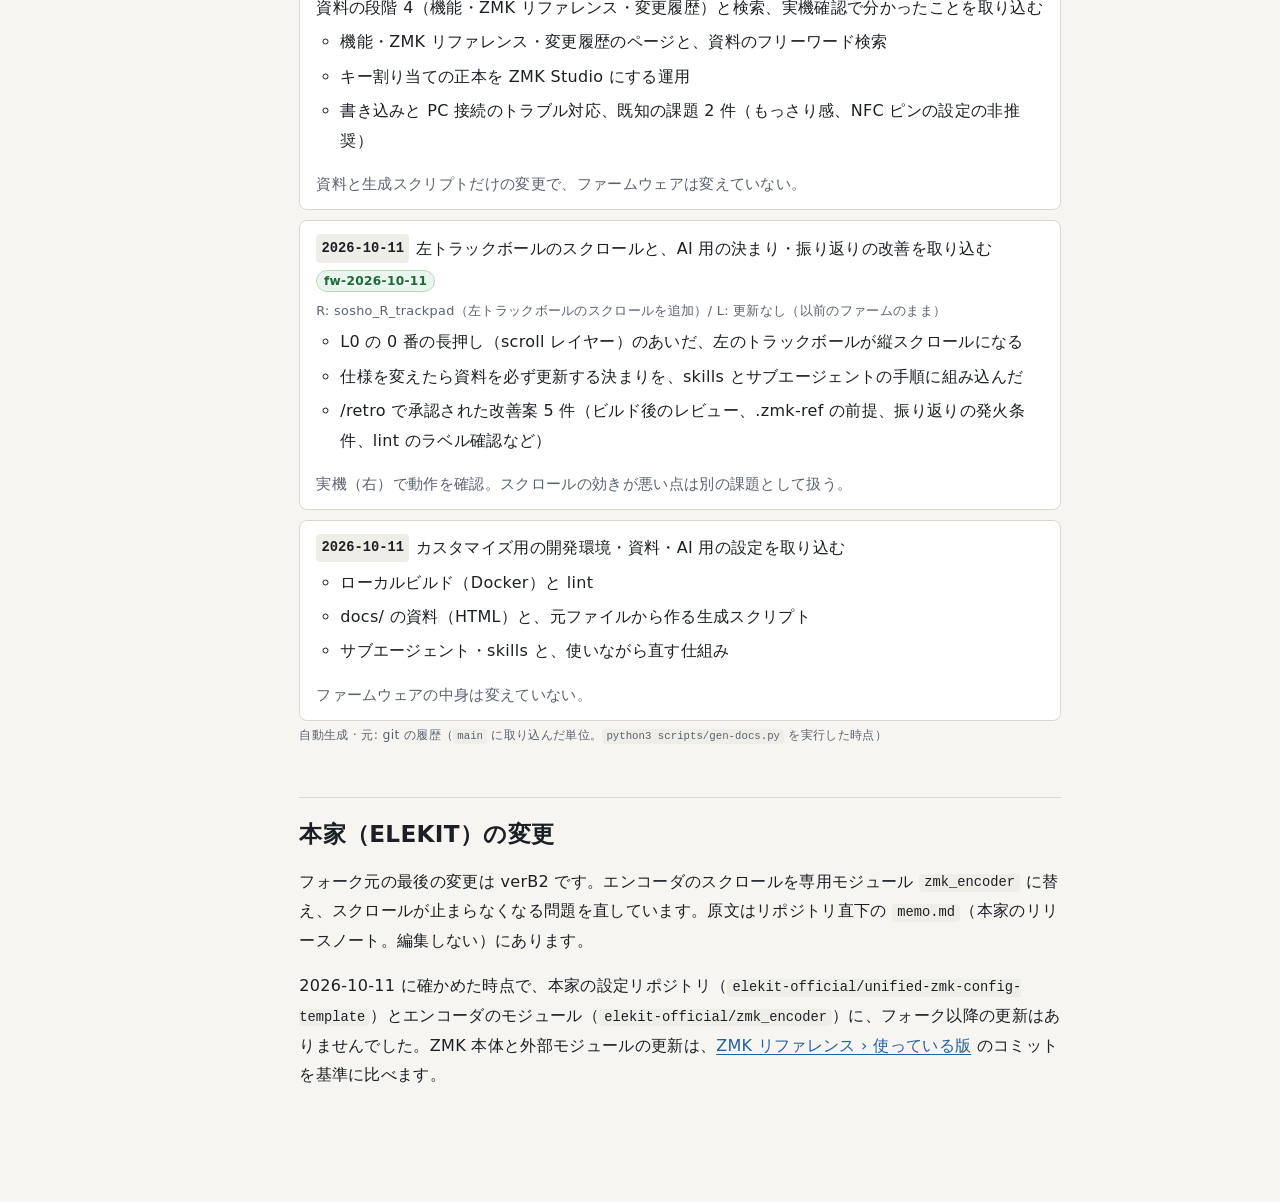
==== commit 26675e49: "振り返り（2 回目）: 改善メモ 5 件を反映し、資料の矛盾確認を大前提にする - zmk-build: 報告の欄を「資料（生成部分）」にし、手書きの説明は確認の対象外と明記。警告を比べるときはクリー" ====
--- a/docs/changelog.html
+++ b/docs/changelog.html
@@ -50,6 +50,17 @@
 <!-- gen:changelog -->
 <div class="gen">
 <ul class="item-list history">
+<li><p class="item-head"><code>2026-10-12</code> 振り返り（2 回目）: 改善メモ 5 件を反映し、資料の矛盾確認を大前提にする</p>
+<ul>
+<li>zmk-build: 報告の欄を「資料（生成部分）」にし、手書きの説明は確認の対象外と明記。警告を比べるときはクリーンビルド（-p）にする</li>
+<li>CLAUDE.md: 改善メモを書いたら gen-docs.py も実行する。改行コードを変えない（CRLF のファイルの一覧と newline=&#x27;&#x27; での読み書き）</li>
+<li>config-reviewer: 観点に「矛盾」と「消したもの（scripts/docgen/ などに残った説明）」を追加</li>
+<li>資料を更新するときは、ほかの記述との矛盾を必ず確かめ、正しい方を確かめてから直す決まりを CLAUDE.md の資料の規約の先頭に置き、update-docs・docs-sync・add-feature・retro にも組み込む</li>
+<li>開発フローのページの「決まりごと」を、CLAUDE.md の手書きの写しから自動取り込みに変える（両方を直す必要があり、食い違いの元だったため）</li>
+<li>改善メモの未対応 5 件を対応済みへ移す</li>
+</ul>
+<p>資料と AI ツールの変更だけで、ファームウェアは変わらない（書き込み不要）。</p>
+</li>
 <li><p class="item-head"><code>2026-10-12</code> 既知の課題をまとめて片付ける（9 件） <span class="badge ok">fw-2026-10-12.2</span> <small>R: sosho_R_trackpad / L: sosho_L_trackball（既知の課題の片付け。左右とも書き込み）</small></p>
 <ul>
 <li>物理レイアウトの参照を正しいラベルに直し、補っていた上書きを削除</li>
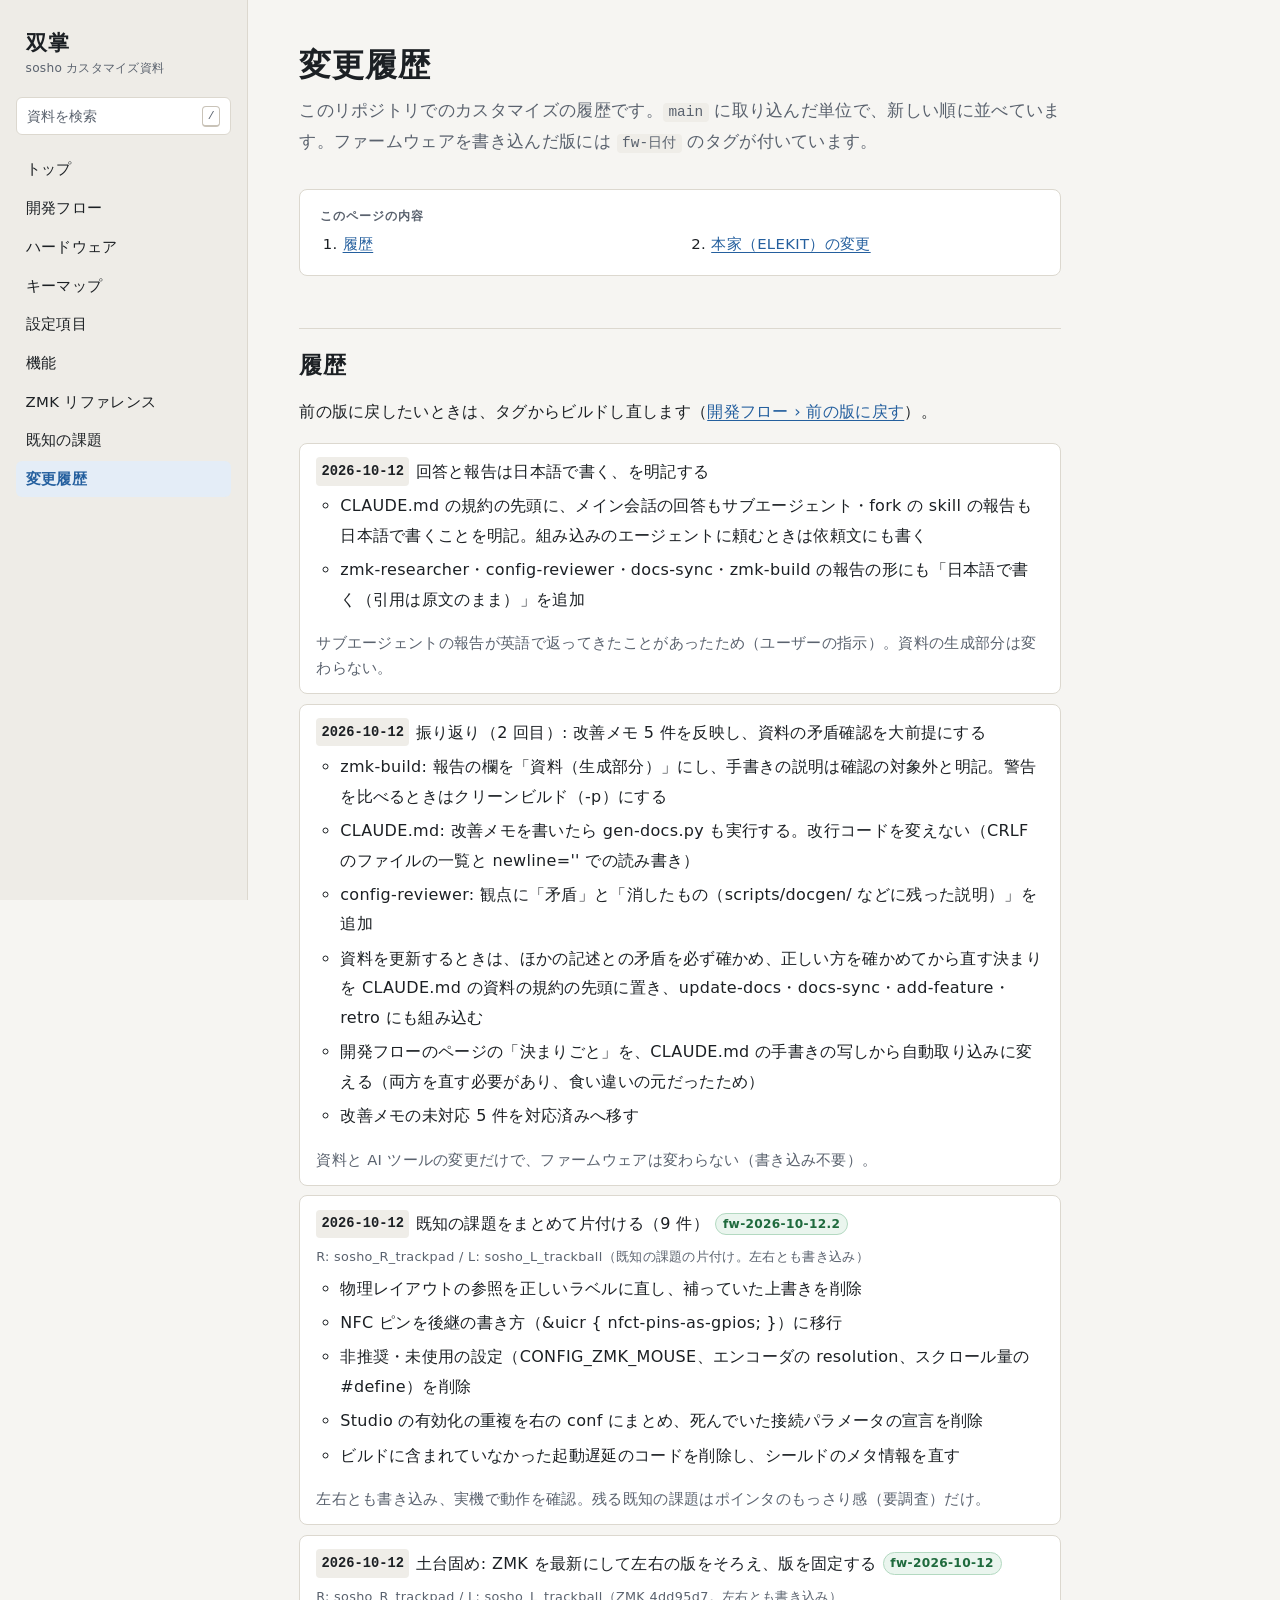
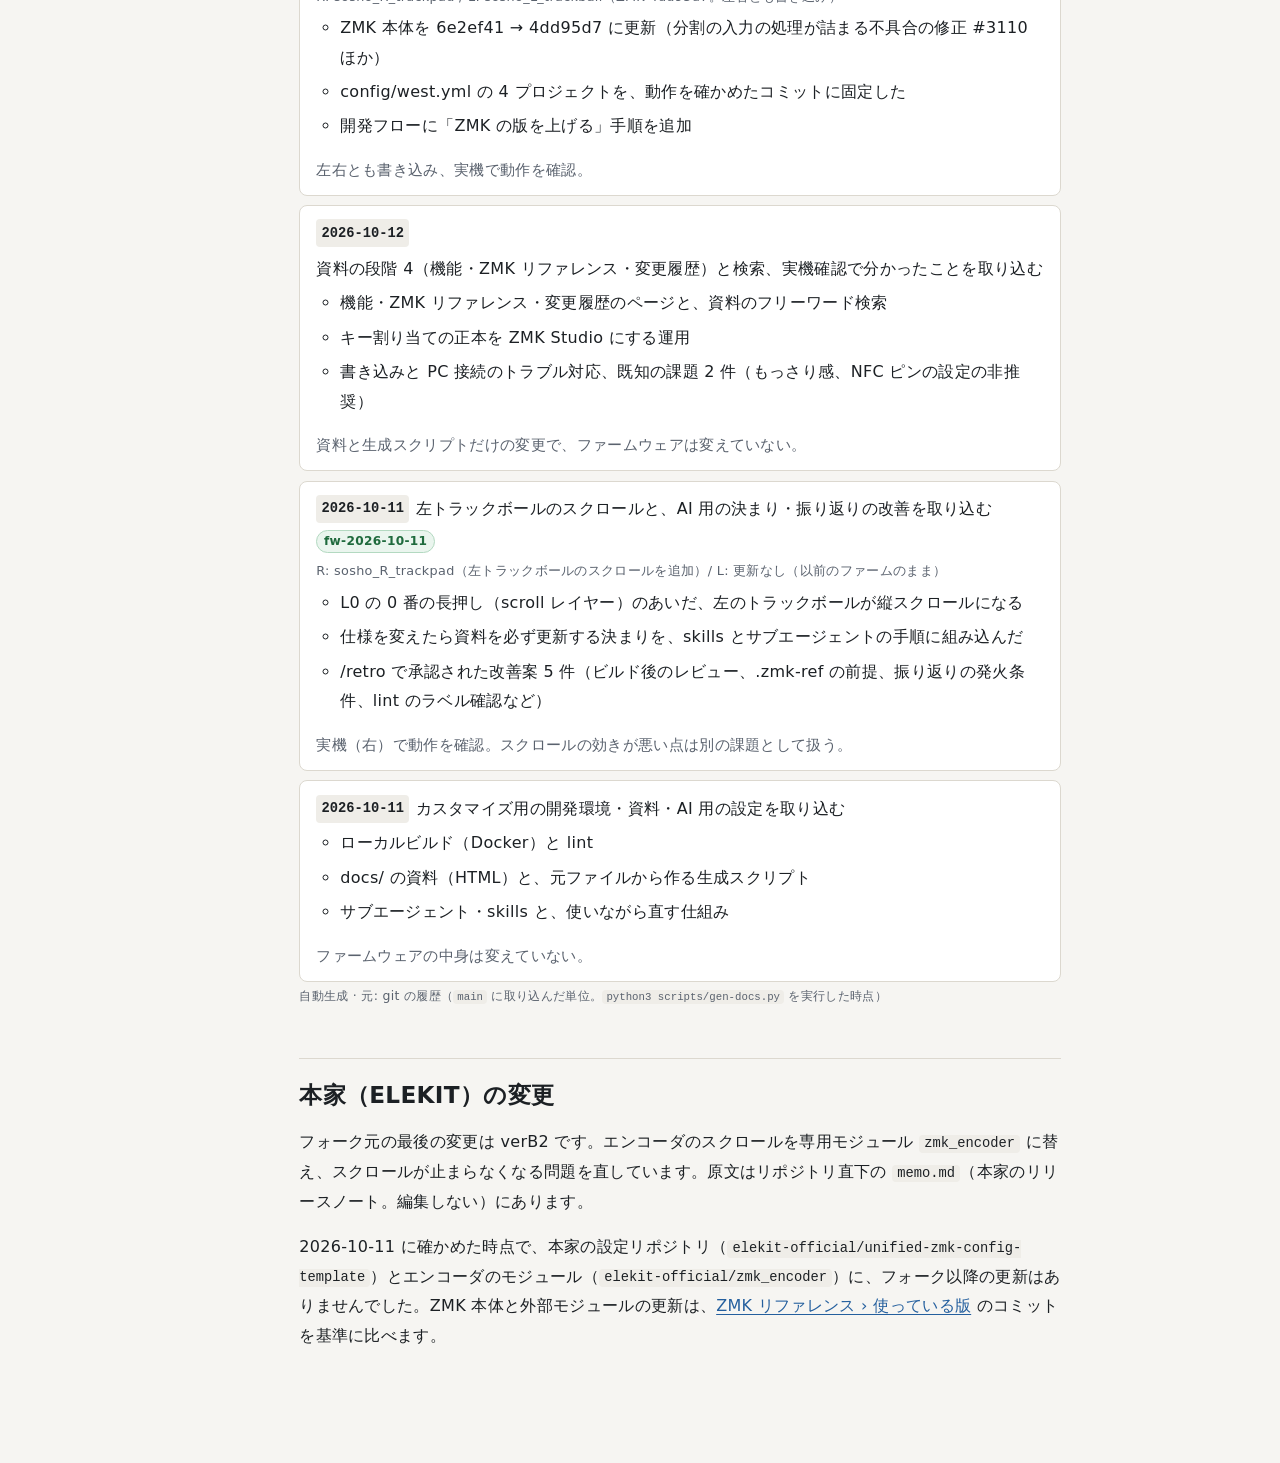
==== commit 8180b1b3: "Bluetooth で送りきれないポインタのレポートが溜まるのを防ぐ（間引き 16 ms・送信出力 +8 dBm） 接続間隔を Mac に合わせたあとも、操作を続けると少しずつ遅くなり、手を止めてもカ" ====
--- a/docs/changelog.html
+++ b/docs/changelog.html
@@ -50,6 +50,13 @@
 <!-- gen:changelog -->
 <div class="gen">
 <ul class="item-list history">
+<li><p class="item-head"><code>2026-10-12</code> 回答と報告は日本語で書く、を明記する</p>
+<ul>
+<li>CLAUDE.md の規約の先頭に、メイン会話の回答もサブエージェント・fork の skill の報告も日本語で書くことを明記。組み込みのエージェントに頼むときは依頼文にも書く</li>
+<li>zmk-researcher・config-reviewer・docs-sync・zmk-build の報告の形にも「日本語で書く（引用は原文のまま）」を追加</li>
+</ul>
+<p>サブエージェントの報告が英語で返ってきたことがあったため（ユーザーの指示）。資料の生成部分は変わらない。</p>
+</li>
 <li><p class="item-head"><code>2026-10-12</code> 振り返り（2 回目）: 改善メモ 5 件を反映し、資料の矛盾確認を大前提にする</p>
 <ul>
 <li>zmk-build: 報告の欄を「資料（生成部分）」にし、手書きの説明は確認の対象外と明記。警告を比べるときはクリーンビルド（-p）にする</li>
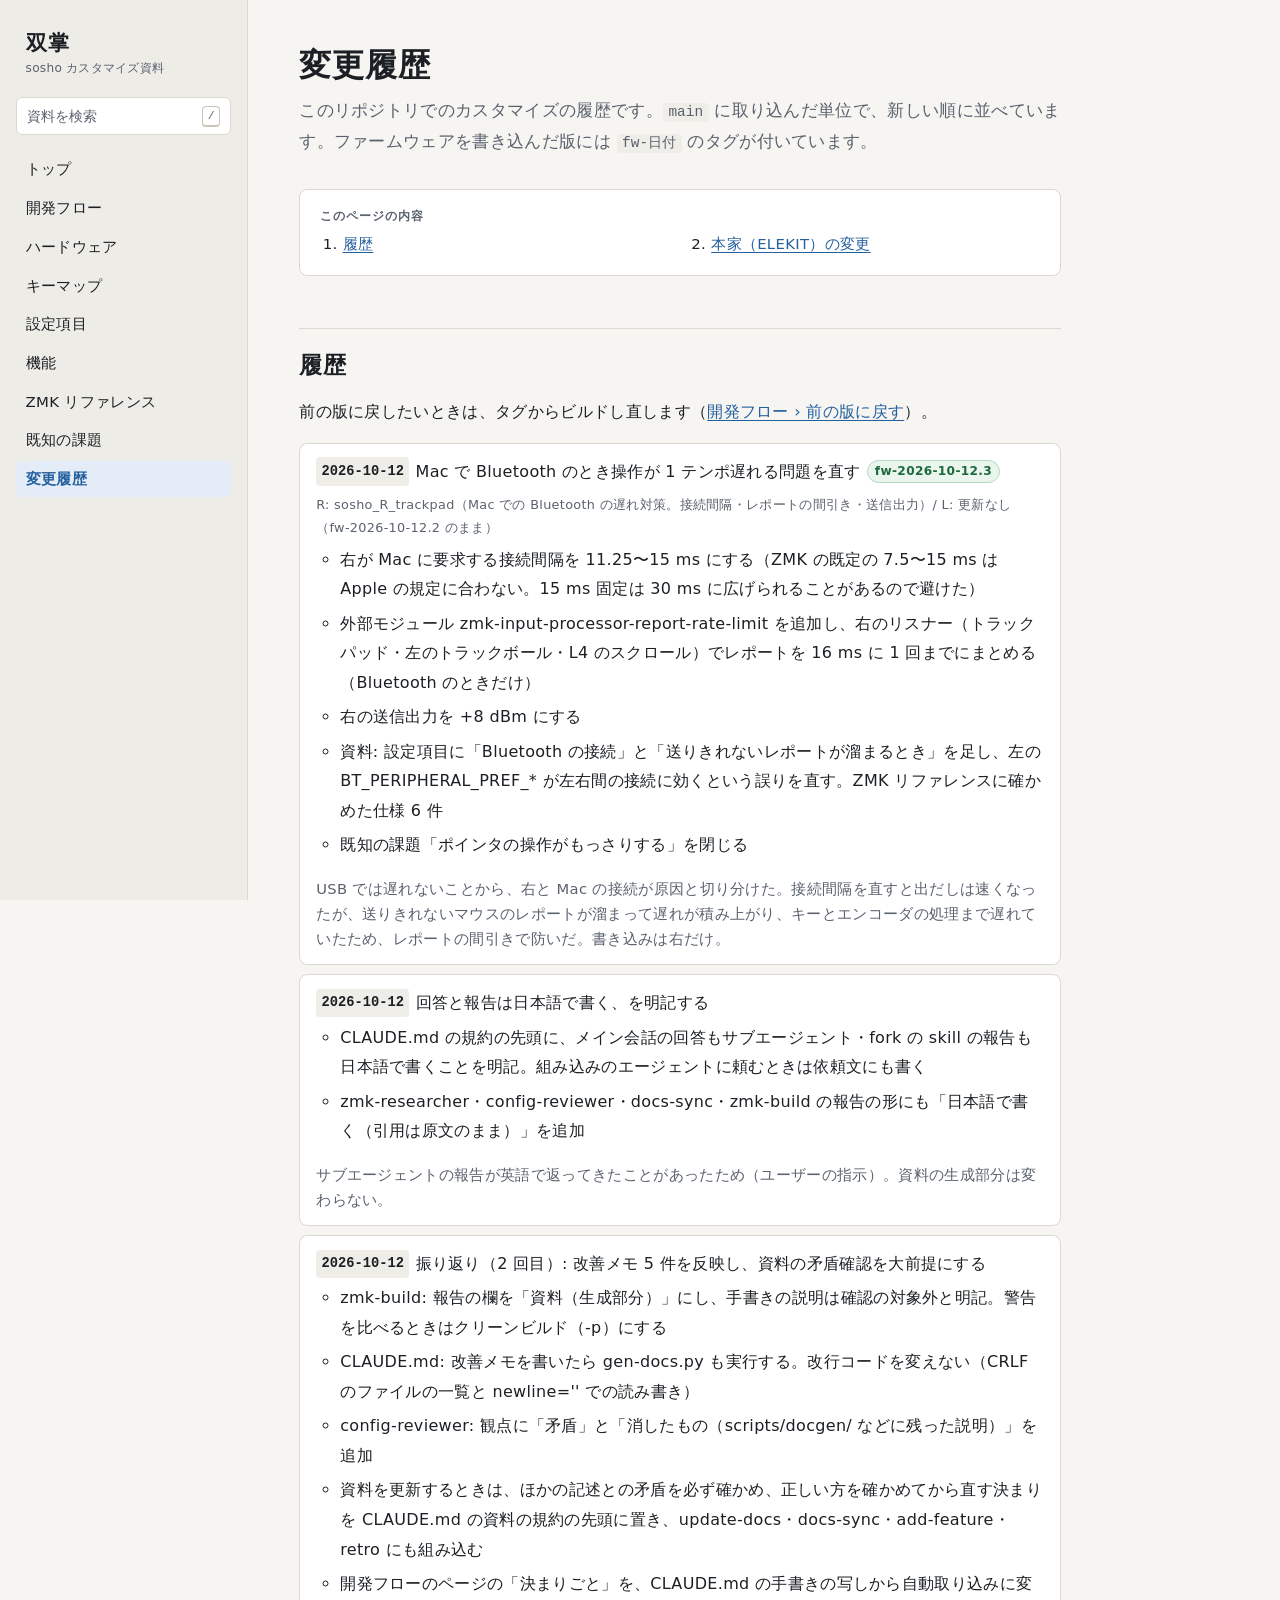
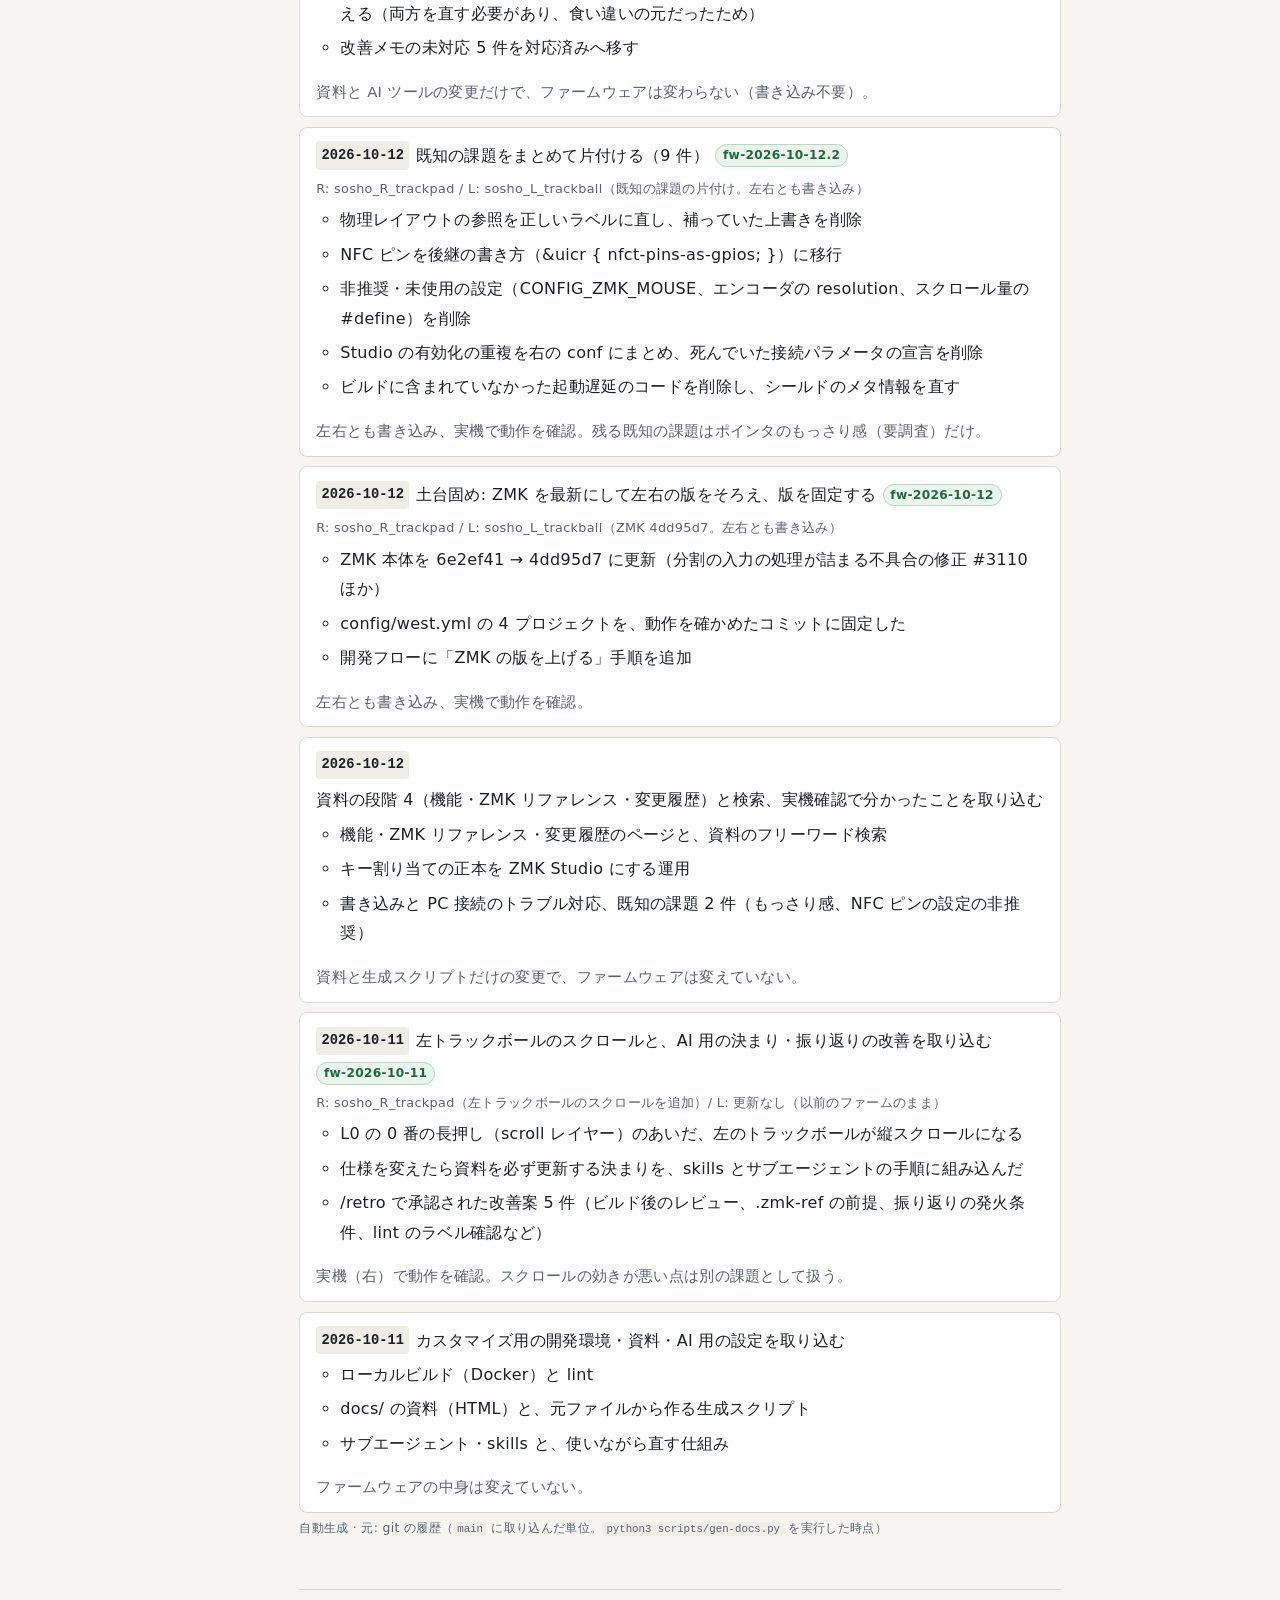
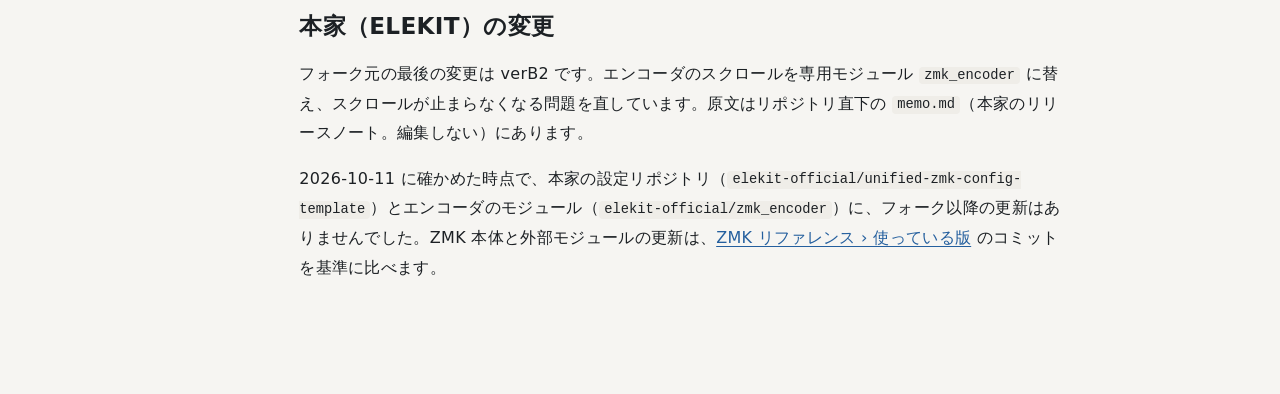
==== commit 7c39ff38: "振り返り（3 回目）: 改善メモ 3 件とこのセッションの出来事 3 件を反映する - zmk-researcher: 調べる場所に、Docker ボリュームの Zephyr 本体とビルド結果（.co" ====
--- a/docs/changelog.html
+++ b/docs/changelog.html
@@ -50,6 +50,16 @@
 <!-- gen:changelog -->
 <div class="gen">
 <ul class="item-list history">
+<li><p class="item-head"><code>2026-10-12</code> Mac で Bluetooth のとき操作が 1 テンポ遅れる問題を直す <span class="badge ok">fw-2026-10-12.3</span> <small>R: sosho_R_trackpad（Mac での Bluetooth の遅れ対策。接続間隔・レポートの間引き・送信出力）/ L: 更新なし（fw-2026-10-12.2 のまま）</small></p>
+<ul>
+<li>右が Mac に要求する接続間隔を 11.25〜15 ms にする（ZMK の既定の 7.5〜15 ms は Apple の規定に合わない。15 ms 固定は 30 ms に広げられることがあるので避けた）</li>
+<li>外部モジュール zmk-input-processor-report-rate-limit を追加し、右のリスナー（トラックパッド・左のトラックボール・L4 のスクロール）でレポートを 16 ms に 1 回までにまとめる（Bluetooth のときだけ）</li>
+<li>右の送信出力を +8 dBm にする</li>
+<li>資料: 設定項目に「Bluetooth の接続」と「送りきれないレポートが溜まるとき」を足し、左の BT_PERIPHERAL_PREF_* が左右間の接続に効くという誤りを直す。ZMK リファレンスに確かめた仕様 6 件</li>
+<li>既知の課題「ポインタの操作がもっさりする」を閉じる</li>
+</ul>
+<p>USB では遅れないことから、右と Mac の接続が原因と切り分けた。接続間隔を直すと出だしは速くなったが、送りきれないマウスのレポートが溜まって遅れが積み上がり、キーとエンコーダの処理まで遅れていたため、レポートの間引きで防いだ。書き込みは右だけ。</p>
+</li>
 <li><p class="item-head"><code>2026-10-12</code> 回答と報告は日本語で書く、を明記する</p>
 <ul>
 <li>CLAUDE.md の規約の先頭に、メイン会話の回答もサブエージェント・fork の skill の報告も日本語で書くことを明記。組み込みのエージェントに頼むときは依頼文にも書く</li>
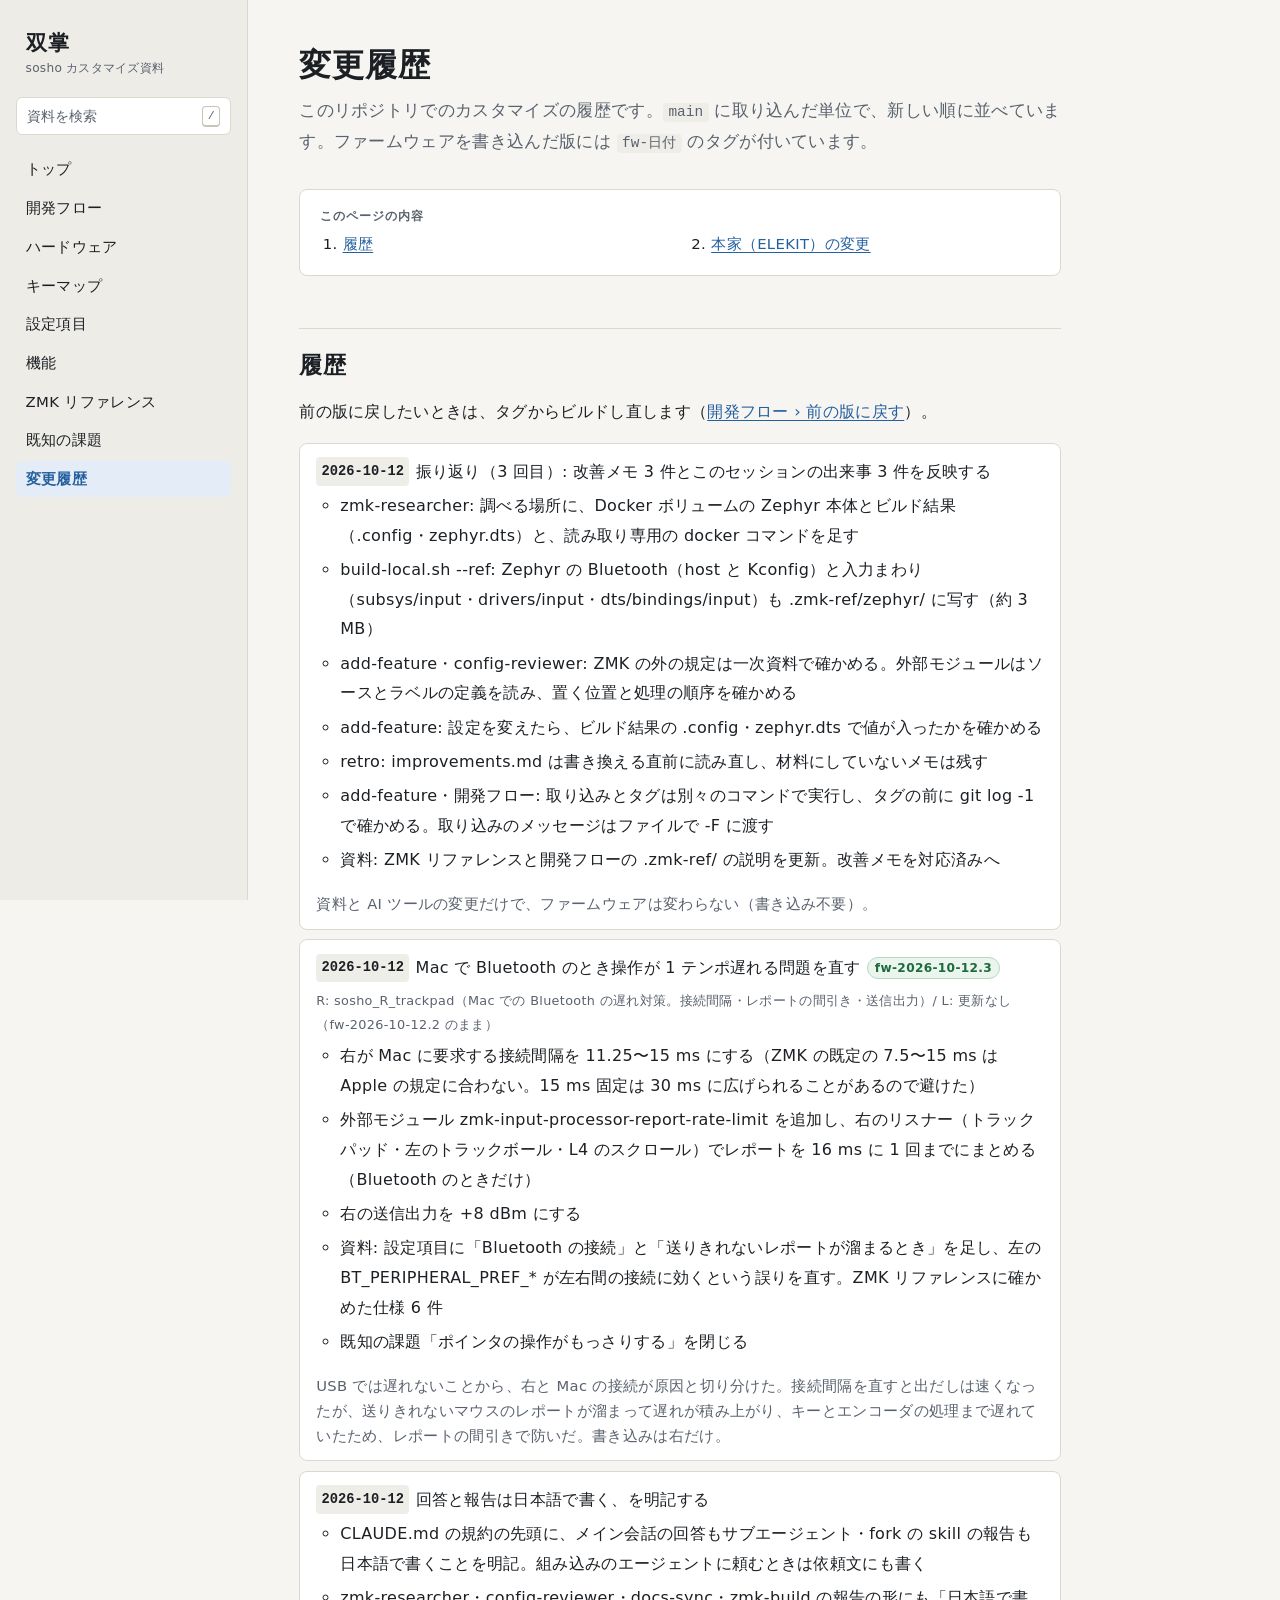
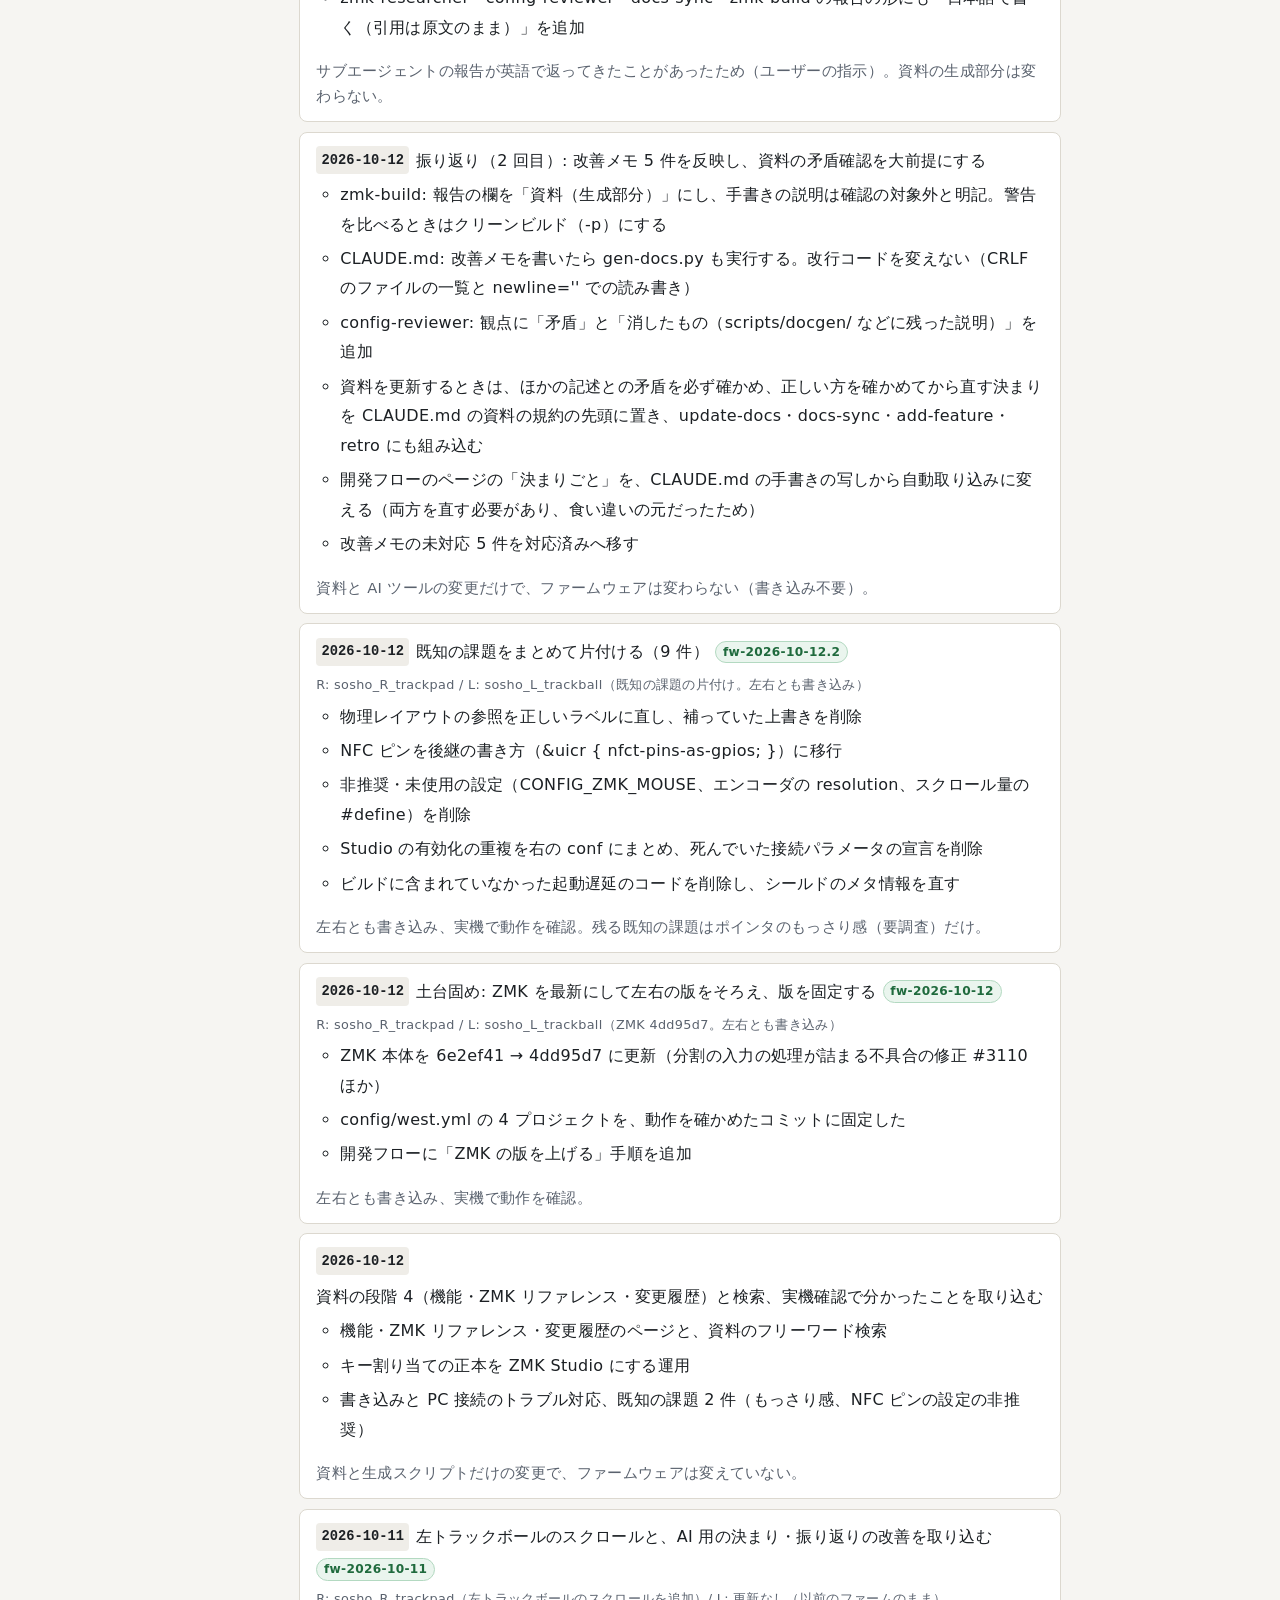
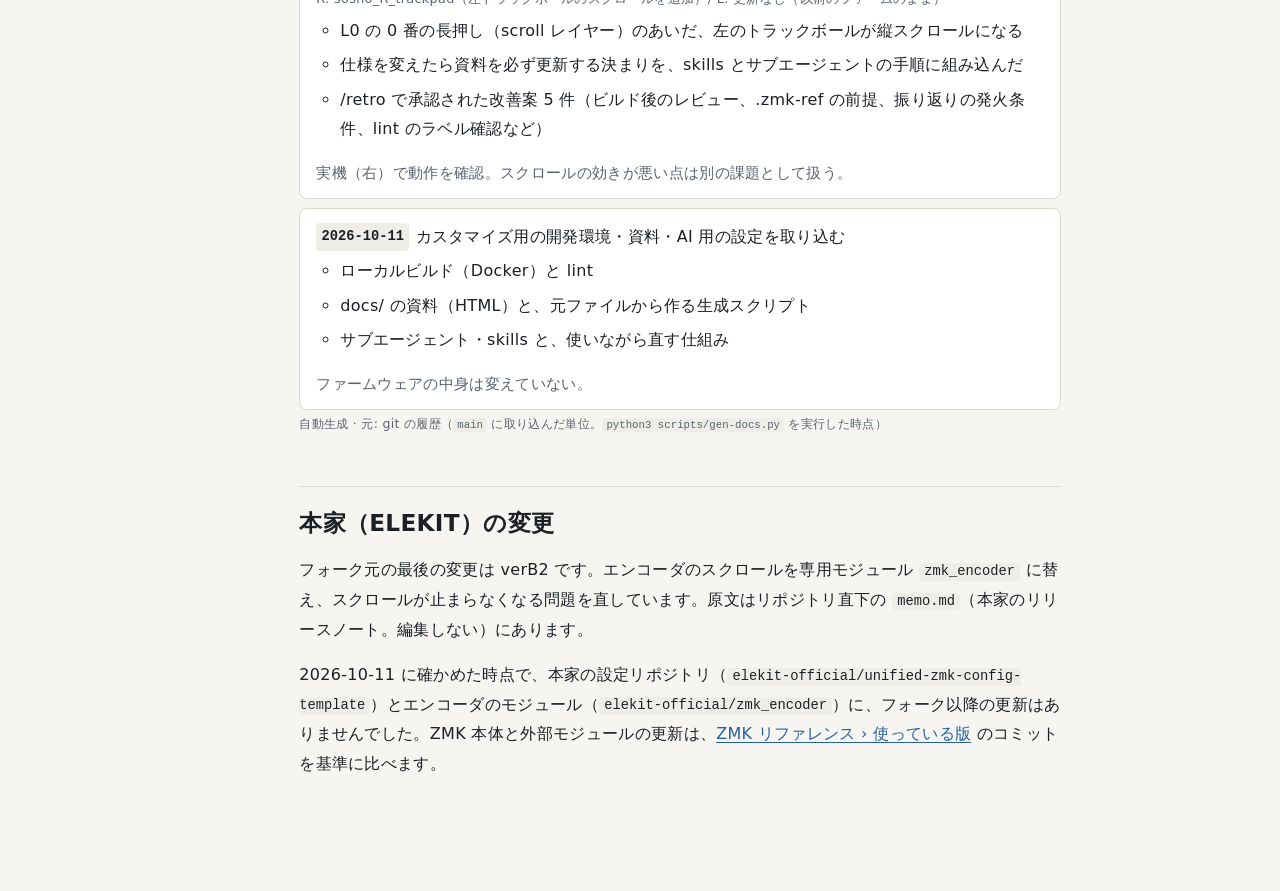
==== commit a8054802: "充電状態を状態表示の LED に出す（充電中 = 黄の点滅、完了 = 緑の点灯） 充電の完了がわからず、いつまで USB をつないでおけばよいか判断できなかったため。 XIAO の赤い充電 LED は" ====
--- a/docs/changelog.html
+++ b/docs/changelog.html
@@ -50,6 +50,18 @@
 <!-- gen:changelog -->
 <div class="gen">
 <ul class="item-list history">
+<li><p class="item-head"><code>2026-10-12</code> 振り返り（3 回目）: 改善メモ 3 件とこのセッションの出来事 3 件を反映する</p>
+<ul>
+<li>zmk-researcher: 調べる場所に、Docker ボリュームの Zephyr 本体とビルド結果（.config・zephyr.dts）と、読み取り専用の docker コマンドを足す</li>
+<li>build-local.sh --ref: Zephyr の Bluetooth（host と Kconfig）と入力まわり（subsys/input・drivers/input・dts/bindings/input）も .zmk-ref/zephyr/ に写す（約 3 MB）</li>
+<li>add-feature・config-reviewer: ZMK の外の規定は一次資料で確かめる。外部モジュールはソースとラベルの定義を読み、置く位置と処理の順序を確かめる</li>
+<li>add-feature: 設定を変えたら、ビルド結果の .config・zephyr.dts で値が入ったかを確かめる</li>
+<li>retro: improvements.md は書き換える直前に読み直し、材料にしていないメモは残す</li>
+<li>add-feature・開発フロー: 取り込みとタグは別々のコマンドで実行し、タグの前に git log -1 で確かめる。取り込みのメッセージはファイルで -F に渡す</li>
+<li>資料: ZMK リファレンスと開発フローの .zmk-ref/ の説明を更新。改善メモを対応済みへ</li>
+</ul>
+<p>資料と AI ツールの変更だけで、ファームウェアは変わらない（書き込み不要）。</p>
+</li>
 <li><p class="item-head"><code>2026-10-12</code> Mac で Bluetooth のとき操作が 1 テンポ遅れる問題を直す <span class="badge ok">fw-2026-10-12.3</span> <small>R: sosho_R_trackpad（Mac での Bluetooth の遅れ対策。接続間隔・レポートの間引き・送信出力）/ L: 更新なし（fw-2026-10-12.2 のまま）</small></p>
 <ul>
 <li>右が Mac に要求する接続間隔を 11.25〜15 ms にする（ZMK の既定の 7.5〜15 ms は Apple の規定に合わない。15 ms 固定は 30 ms に広げられることがあるので避けた）</li>
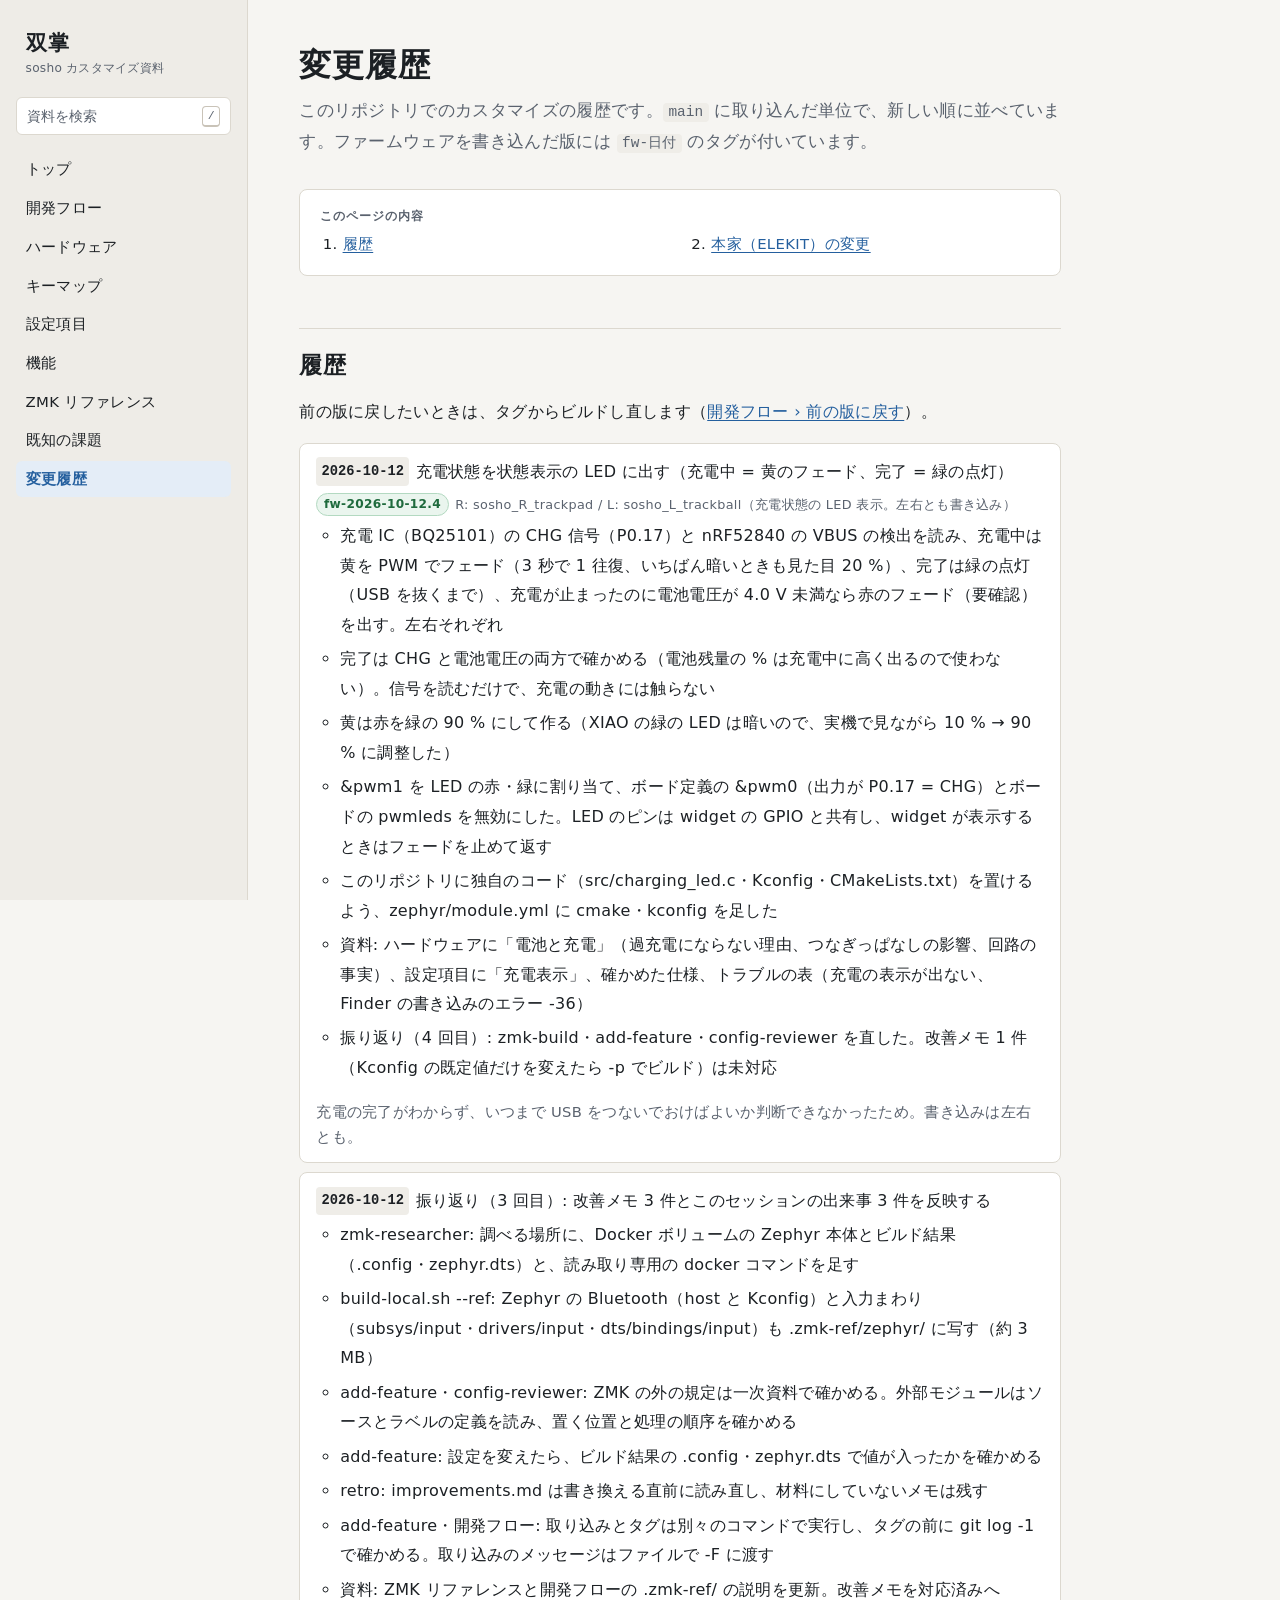
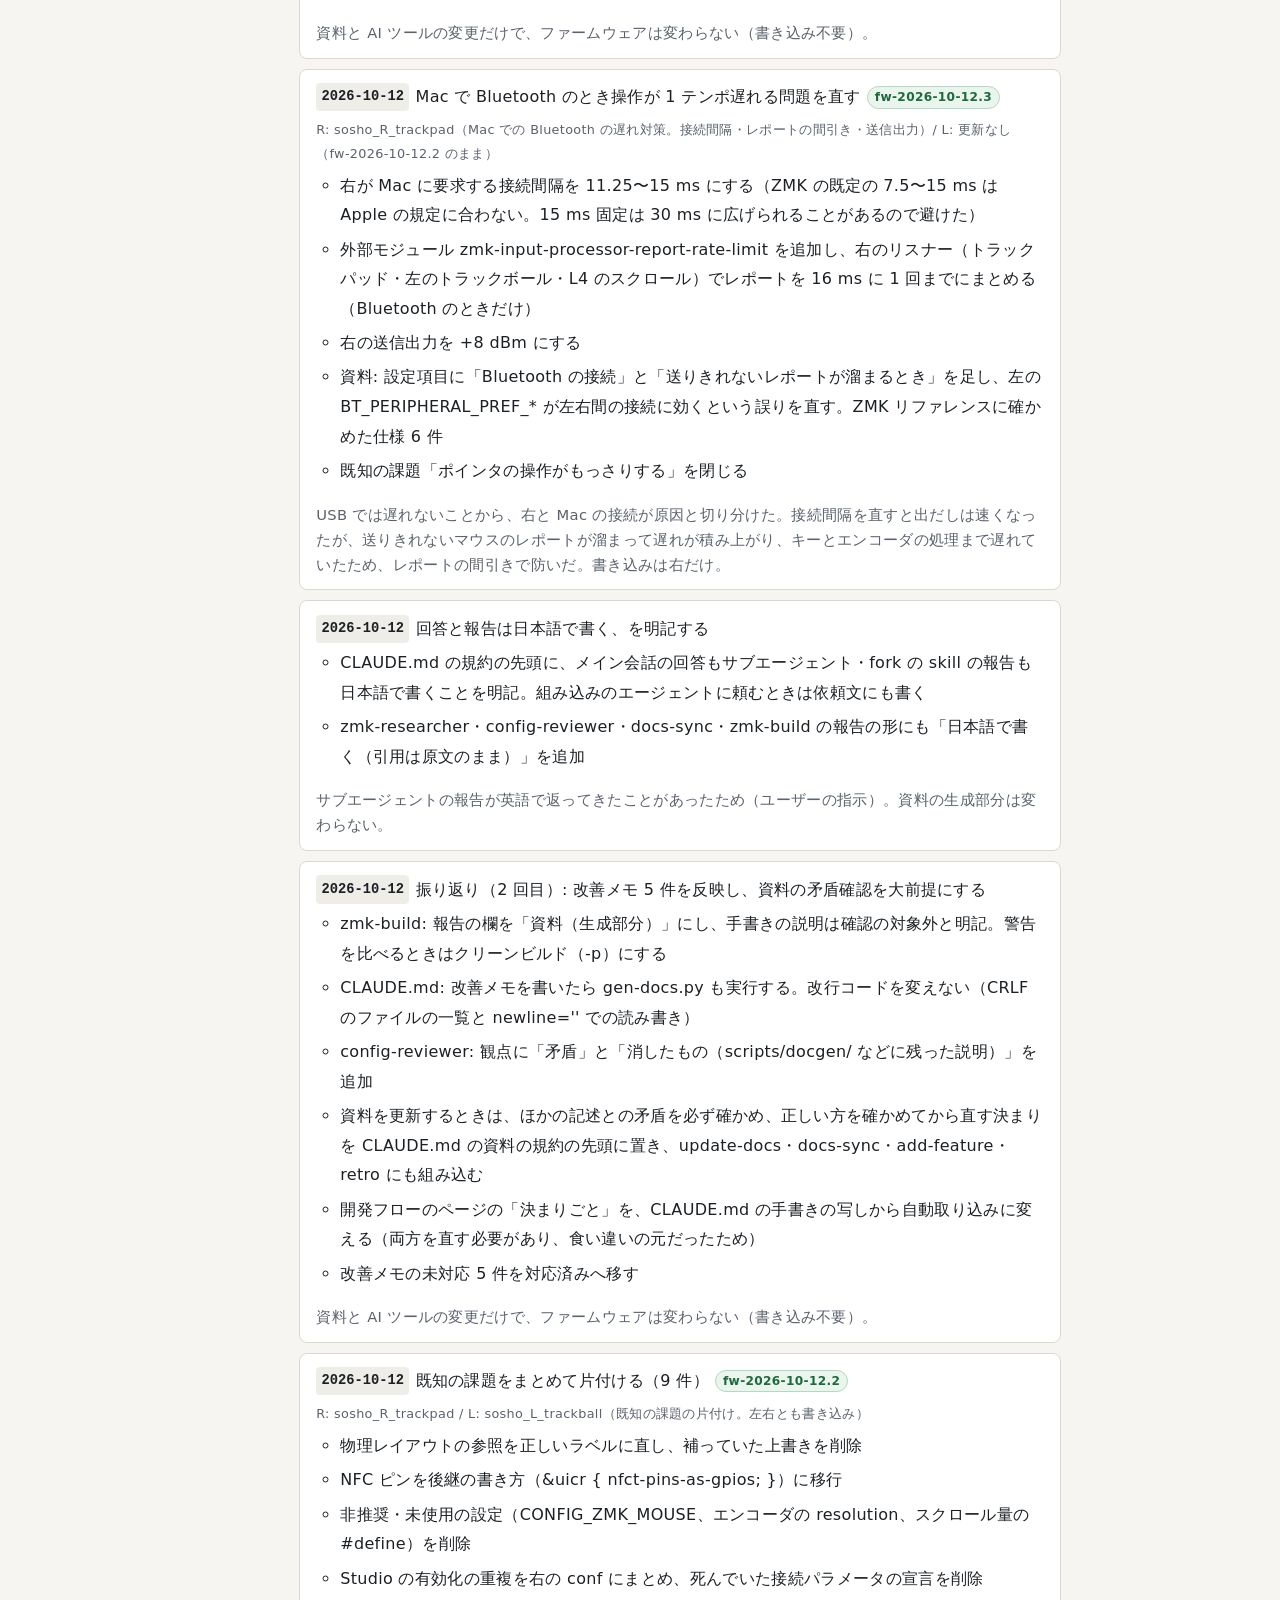
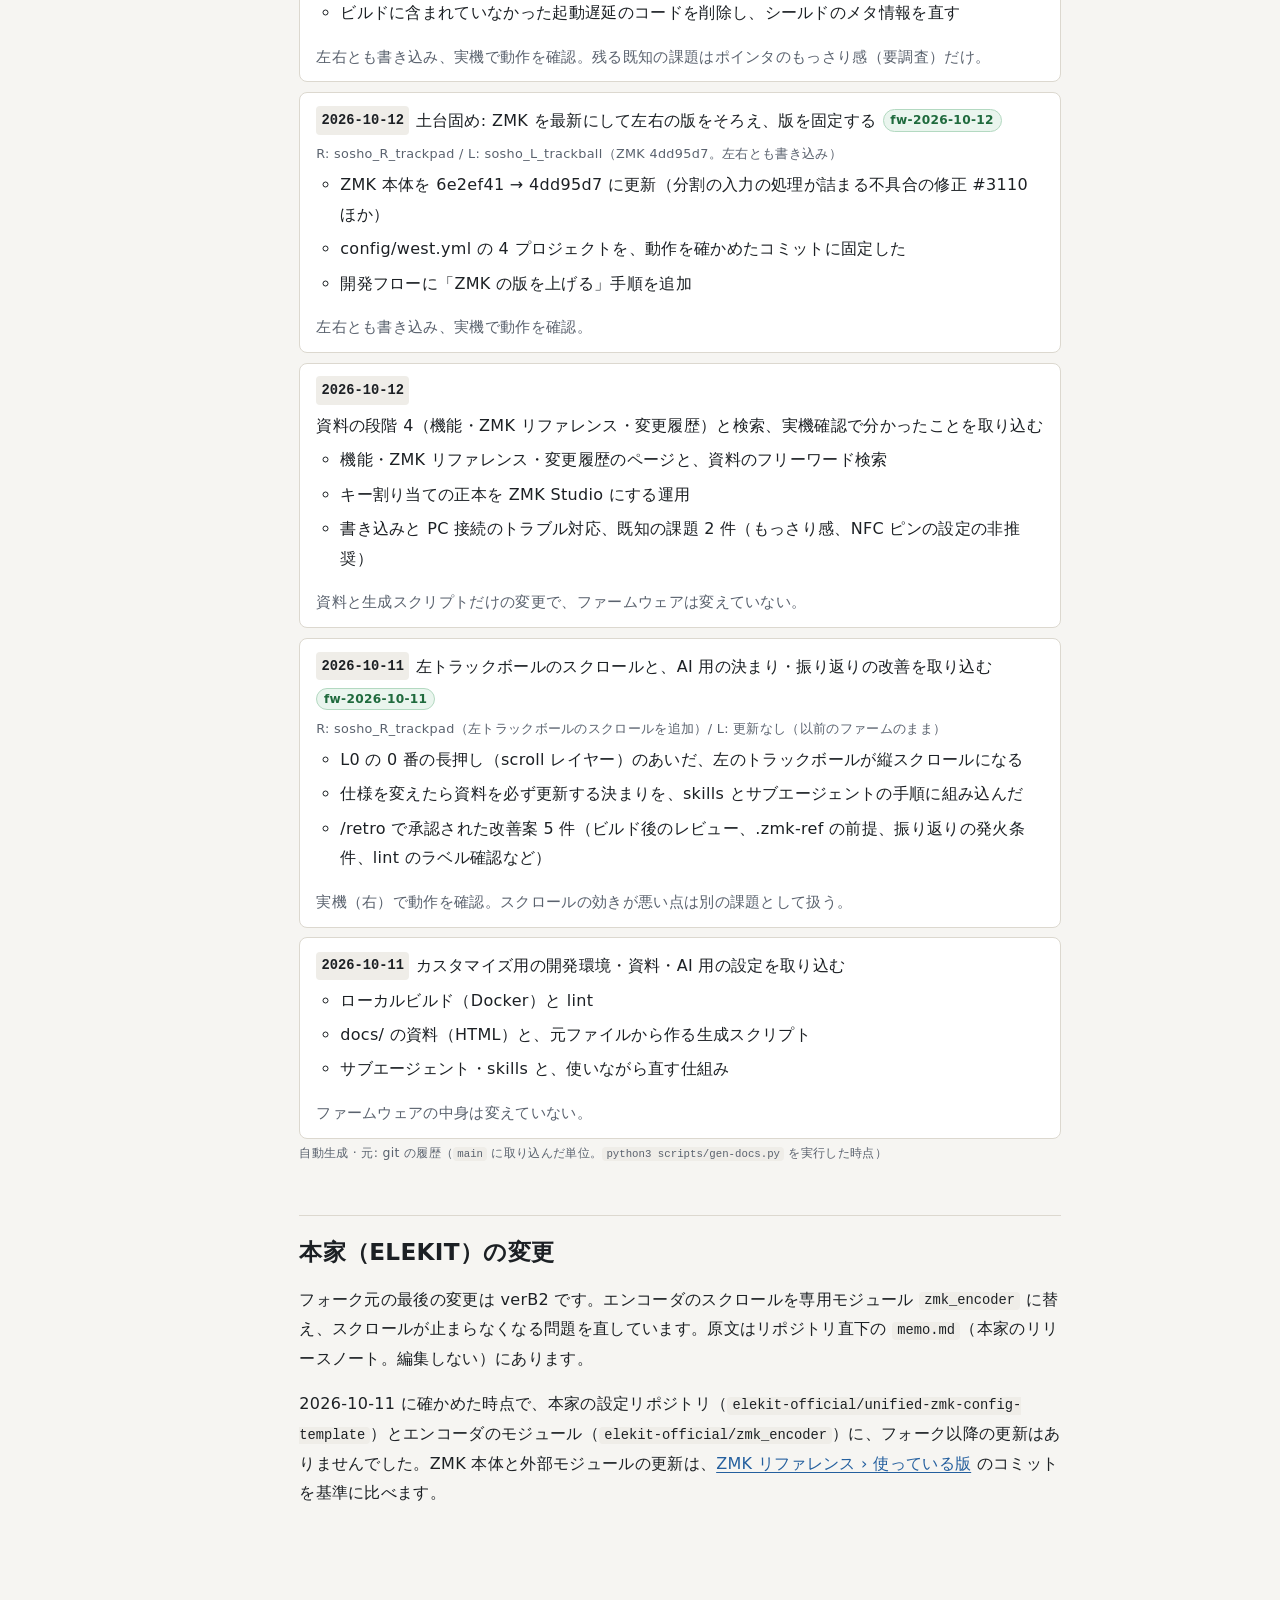
==== commit 9233f9b7: "資料: 変更履歴に充電状態の LED 表示の取り込み（fw-2026-10-12.4）を載せる 取り込みのあとに gen-docs.py で生成し直した変更履歴と検索の索引。資料の生成部分だけで、ファ" ====
--- a/docs/changelog.html
+++ b/docs/changelog.html
@@ -50,6 +50,18 @@
 <!-- gen:changelog -->
 <div class="gen">
 <ul class="item-list history">
+<li><p class="item-head"><code>2026-10-12</code> 充電状態を状態表示の LED に出す（充電中 = 黄のフェード、完了 = 緑の点灯） <span class="badge ok">fw-2026-10-12.4</span> <small>R: sosho_R_trackpad / L: sosho_L_trackball（充電状態の LED 表示。左右とも書き込み）</small></p>
+<ul>
+<li>充電 IC（BQ25101）の CHG 信号（P0.17）と nRF52840 の VBUS の検出を読み、充電中は黄を PWM でフェード（3 秒で 1 往復、いちばん暗いときも見た目 20 %）、完了は緑の点灯（USB を抜くまで）、充電が止まったのに電池電圧が 4.0 V 未満なら赤のフェード（要確認）を出す。左右それぞれ</li>
+<li>完了は CHG と電池電圧の両方で確かめる（電池残量の % は充電中に高く出るので使わない）。信号を読むだけで、充電の動きには触らない</li>
+<li>黄は赤を緑の 90 % にして作る（XIAO の緑の LED は暗いので、実機で見ながら 10 % → 90 % に調整した）</li>
+<li>&amp;pwm1 を LED の赤・緑に割り当て、ボード定義の &amp;pwm0（出力が P0.17 = CHG）とボードの pwmleds を無効にした。LED のピンは widget の GPIO と共有し、widget が表示するときはフェードを止めて返す</li>
+<li>このリポジトリに独自のコード（src/charging_led.c・Kconfig・CMakeLists.txt）を置けるよう、zephyr/module.yml に cmake・kconfig を足した</li>
+<li>資料: ハードウェアに「電池と充電」（過充電にならない理由、つなぎっぱなしの影響、回路の事実）、設定項目に「充電表示」、確かめた仕様、トラブルの表（充電の表示が出ない、Finder の書き込みのエラー -36）</li>
+<li>振り返り（4 回目）: zmk-build・add-feature・config-reviewer を直した。改善メモ 1 件（Kconfig の既定値だけを変えたら -p でビルド）は未対応</li>
+</ul>
+<p>充電の完了がわからず、いつまで USB をつないでおけばよいか判断できなかったため。書き込みは左右とも。</p>
+</li>
 <li><p class="item-head"><code>2026-10-12</code> 振り返り（3 回目）: 改善メモ 3 件とこのセッションの出来事 3 件を反映する</p>
 <ul>
 <li>zmk-researcher: 調べる場所に、Docker ボリュームの Zephyr 本体とビルド結果（.config・zephyr.dts）と、読み取り専用の docker コマンドを足す</li>
